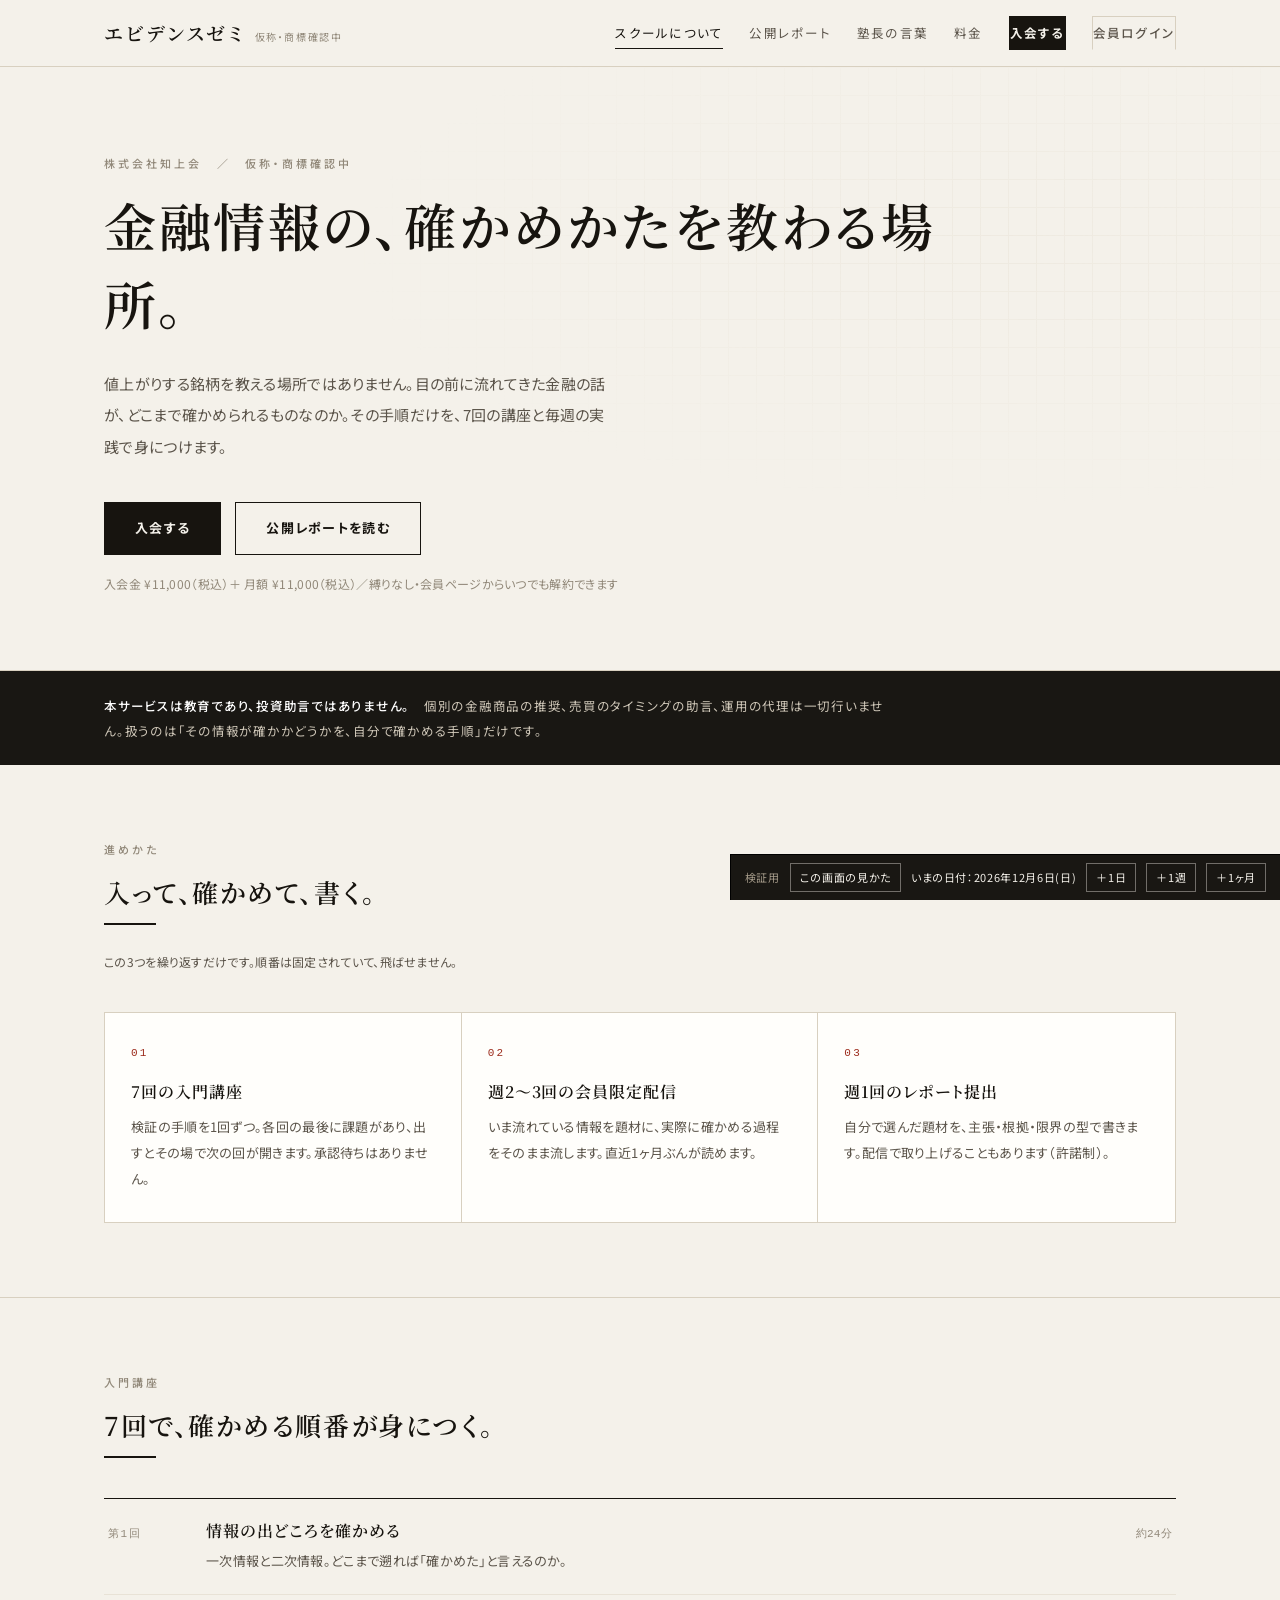
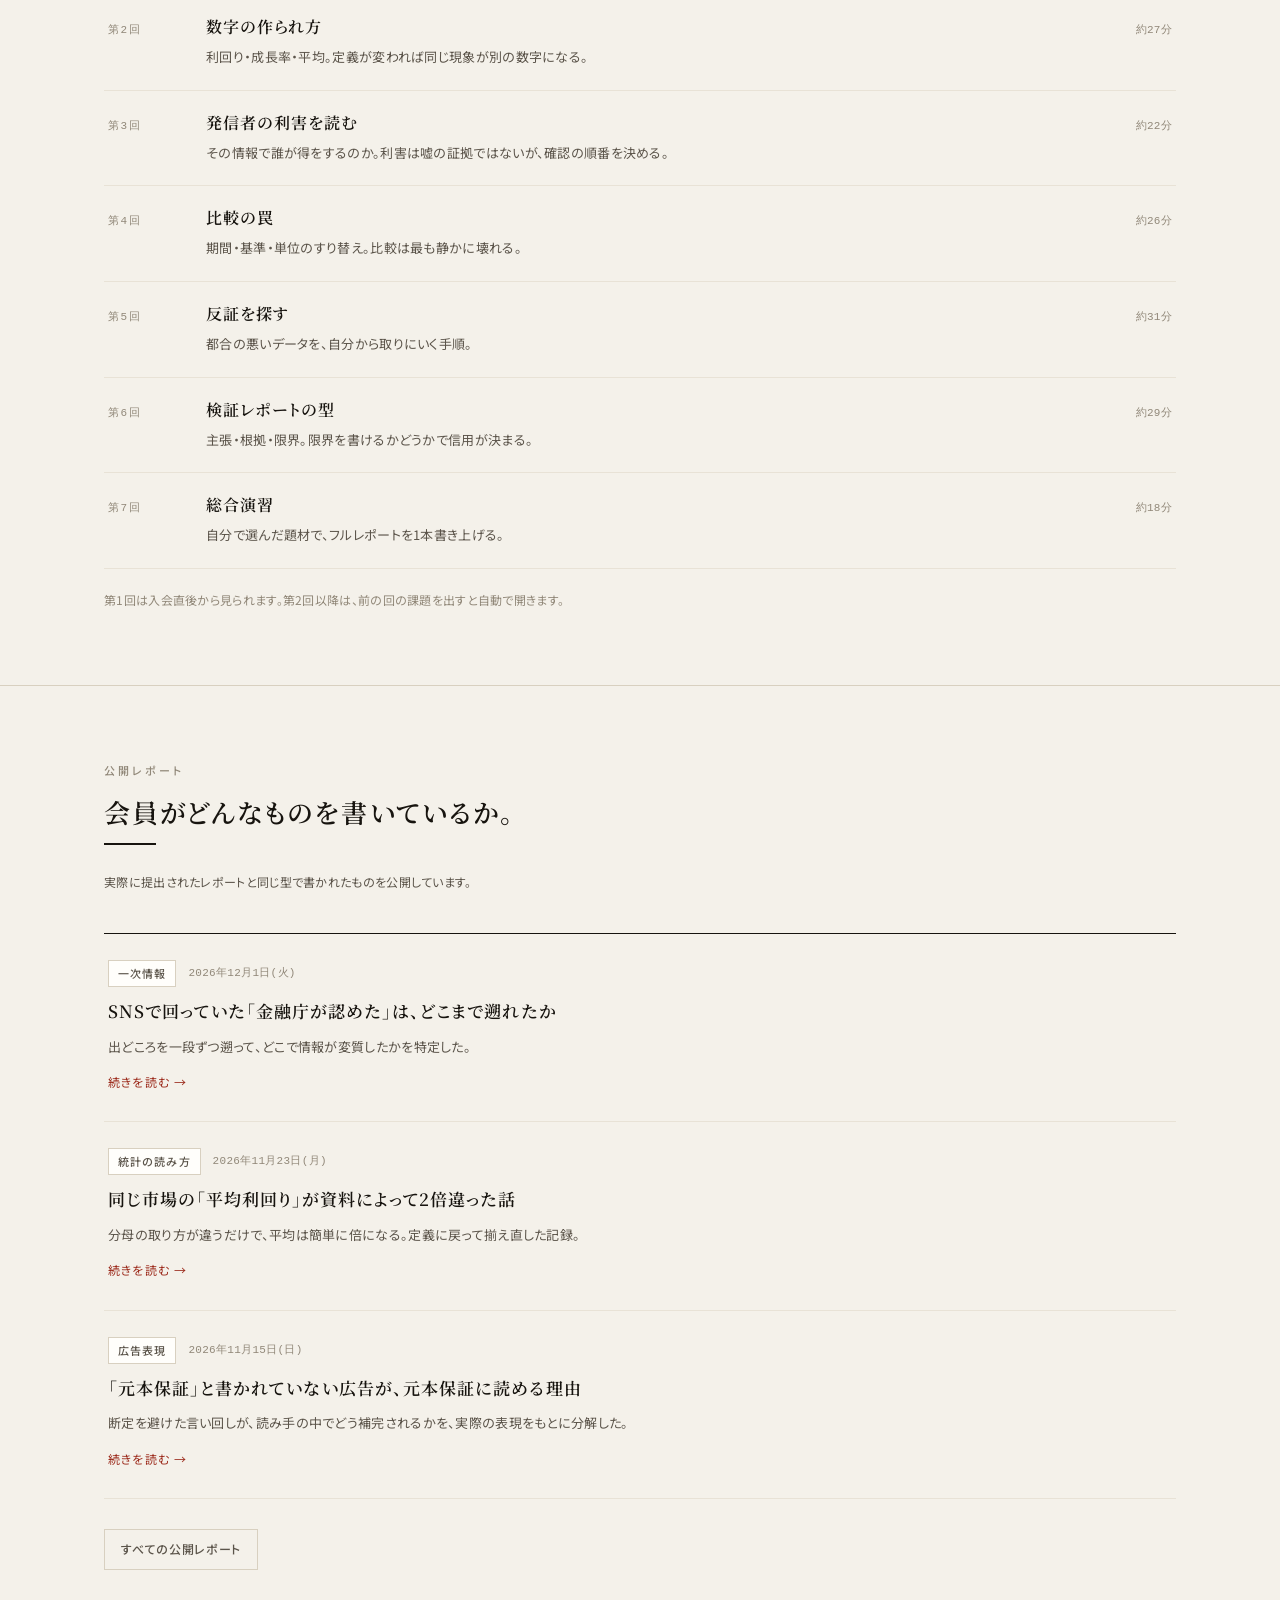
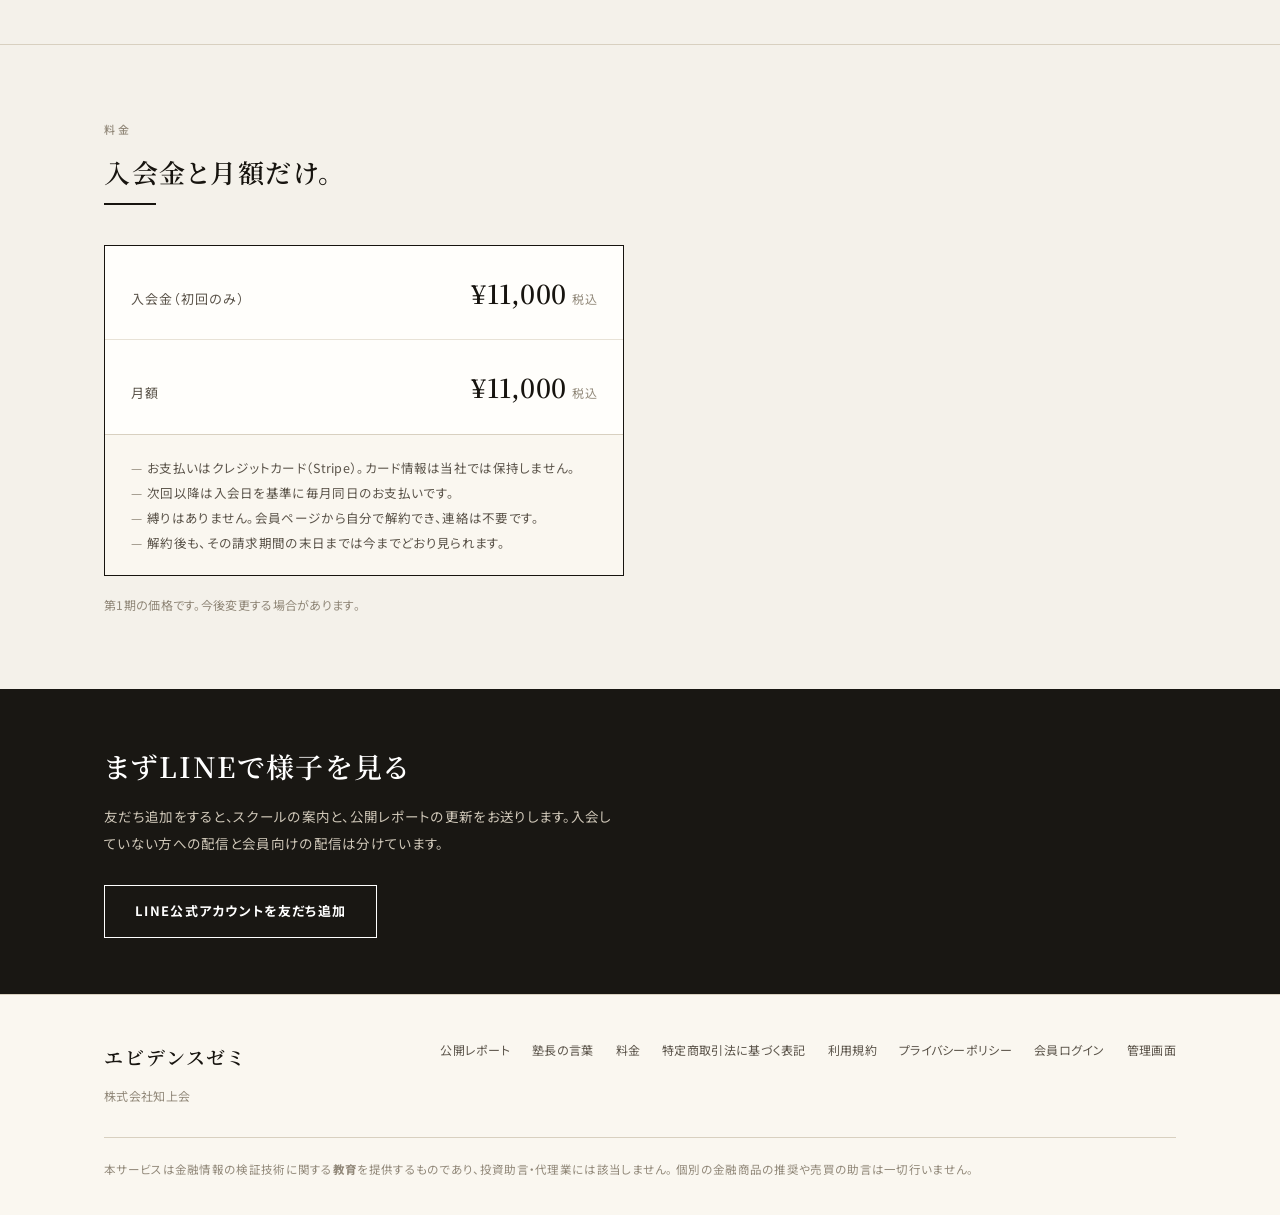
==== index.html @ 9f8062d6 "CSS/JSにキャッシュ対策の版番号を付け、bump.sh を追加 GitHub Pages が静的ファイルを10分キャッシュするため、更新を push しても 先方の画面で新旧のファイルが混ざること" ====
<!doctype html>
<html lang="ja">
<head>
<meta charset="utf-8">
<meta name="viewport" content="width=device-width,initial-scale=1">
<title>エビデンスゼミ｜金融情報の、確かめかたを教わる場所。</title>
<meta name="description" content="金融情報の検証技術を教える月額制オンラインスクール。投資助言ではなく教育です。">
<meta name="robots" content="noindex,nofollow">
<link rel="stylesheet" href="assets/css/tokens.css?v=202608251137">
<link rel="stylesheet" href="assets/css/site.css?v=202608251137">
</head>
<body>

<header class="site-head">
  <div class="wrap">
    <a class="brand" href="#/">
      <span class="bn" data-bind="siteName">エビデンスゼミ</span>
      <span class="bs" data-bind="siteNameNote">仮称</span>
    </a>
    <nav class="site-nav" id="nav">
      <a href="#/">スクールについて</a>
      <a href="#/reports">公開レポート</a>
      <a href="#/story">塾長の言葉</a>
      <a href="#/price">料金</a>
      <a href="#/join" class="btn btn-fill btn-s" style="color:var(--ink-inv)">入会する</a>
      <a href="member.html" class="btn btn-ghost btn-s">会員ログイン</a>
    </nav>
    <button class="nav-toggle" id="navToggle">メニュー</button>
  </div>
</header>

<main id="view"></main>

<footer class="site-foot">
  <div class="wrap">
    <div class="foot-grid">
      <div>
        <div class="brand" style="margin-bottom:10px">
          <span class="bn" data-bind="siteName">エビデンスゼミ</span>
        </div>
        <p class="small muted" data-bind="company">株式会社知上会</p>
      </div>
      <nav class="foot-links">
        <a href="#/reports">公開レポート</a>
        <a href="#/story">塾長の言葉</a>
        <a href="#/price">料金</a>
        <a href="#/tokushoho">特定商取引法に基づく表記</a>
        <a href="#/terms">利用規約</a>
        <a href="#/privacy">プライバシーポリシー</a>
        <a href="member.html">会員ログイン</a>
        <a href="admin.html">管理画面</a>
      </nav>
    </div>
    <p class="foot-note">
      本サービスは金融情報の検証技術に関する<strong>教育</strong>を提供するものであり、投資助言・代理業には該当しません。
      個別の金融商品の推奨や売買の助言は一切行いません。
    </p>
  </div>
</footer>

<script src="assets/js/data.js?v=202608251137"></script>
<script src="assets/js/store.js?v=202608251137"></script>
<script src="assets/js/domain.js?v=202608251137"></script>
<script src="assets/js/ui.js?v=202608251137"></script>
<script src="assets/js/demo.js?v=202608251137"></script>
<script src="assets/js/site.js?v=202608251137"></script>
</body>
</html>
---- assets/css/tokens.css ----
/* ============================================================
   エビデンスゼミ ─ 共通トークン
   紙・墨・朱。角丸なし。色は足さずコントラストと余白で解く。
   ============================================================ */
@import url('https://fonts.googleapis.com/css2?family=Noto+Sans+JP:wght@400;500;700&family=Noto+Serif+JP:wght@500;600;700&display=swap');

:root{
  /* 面 */
  --paper:#f4f1ea;
  --card:#fffefb;
  --card-2:#faf7f0;
  --ink-plate:#191713;

  /* 文字 */
  --ink:#17140f;
  --ink-2:#5b544a;
  --ink-3:#918879;
  --ink-inv:#f4f1ea;

  /* 罫 */
  --rule:#d8d0c0;
  --rule-strong:#17140f;
  --rule-faint:#e8e2d6;

  /* 朱（落款）── 注意・限定・締切だけに使う */
  --seal:#9c2b1c;
  --seal-2:#c4634f;
  --seal-bg:#f6e7e3;

  /* 藍 ── 進行中・解錠済みの標 */
  --indigo:#1f3a4d;
  --indigo-bg:#e6ecf0;

  --ok:#2f5d3a;
  --ok-bg:#e6efe7;
  --warn:#7a5a12;
  --warn-bg:#f6efdc;

  --sans:'Noto Sans JP',-apple-system,BlinkMacSystemFont,'Hiragino Sans','Yu Gothic',sans-serif;
  --serif:'Noto Serif JP','Hiragino Mincho ProN','Yu Mincho',serif;
  --mono:ui-monospace,SFMono-Regular,'SF Mono',Menlo,monospace;

  --w:1120px;
  --w-narrow:760px;
}

*{box-sizing:border-box;margin:0;padding:0}
html{-webkit-text-size-adjust:100%}
body{
  font-family:var(--sans);
  background:var(--paper);
  color:var(--ink);
  font-size:15px;
  line-height:1.9;
  letter-spacing:.02em;
  font-feature-settings:'palt' 1;
}
img{max-width:100%;display:block}
a{color:inherit}
button,input,select,textarea{font:inherit;color:inherit;letter-spacing:inherit}
table{border-collapse:collapse;width:100%}

/* ---------- 見出し ---------- */
h1,h2,h3,h4{font-family:var(--serif);font-weight:600;line-height:1.5;letter-spacing:.06em}
.ttl-l{font-size:clamp(26px,4.2vw,40px)}
.ttl-m{font-size:clamp(20px,2.6vw,26px)}
.ttl-s{font-size:17px}
.bar-ttl{padding-bottom:14px;position:relative;margin-bottom:26px}
.bar-ttl::after{content:'';position:absolute;left:0;bottom:0;width:52px;height:2px;background:var(--ink)}
.eyebrow{font-size:11px;letter-spacing:.28em;color:var(--ink-3);font-weight:500;display:block;margin-bottom:12px}

/* ---------- 区切り ---------- */
.rule{height:1px;background:var(--rule);border:0}
.rule-strong{height:1px;background:var(--rule-strong);border:0}

/* ---------- 面 ---------- */
.card{background:var(--card);border:1px solid var(--rule);padding:26px}
.card-flat{background:var(--card-2);border:1px solid var(--rule-faint);padding:20px}

/* ---------- ボタン ---------- */
.btn{
  display:inline-flex;align-items:center;justify-content:center;gap:8px;
  border:1px solid var(--ink);background:transparent;color:var(--ink);
  padding:13px 30px;font-size:13px;font-weight:700;letter-spacing:.1em;
  cursor:pointer;border-radius:0;transition:background .15s,color .15s;
  text-decoration:none;white-space:nowrap;
}
.btn:hover{background:var(--ink);color:var(--ink-inv)}
.btn-fill{background:var(--ink);color:var(--ink-inv)}
.btn-fill:hover{background:#3a342b}
.btn-seal{border-color:var(--seal);color:var(--seal)}
.btn-seal:hover{background:var(--seal);color:#fff}
.btn-s{padding:8px 16px;font-size:12px;letter-spacing:.06em}
.btn-xs{padding:5px 11px;font-size:11px;letter-spacing:.04em;font-weight:500}
.btn:disabled{opacity:.32;cursor:not-allowed}
.btn:disabled:hover{background:transparent;color:var(--ink)}
.btn-ghost{border-color:var(--rule);color:var(--ink-2);font-weight:500}
.btn-ghost:hover{background:var(--ink);color:var(--ink-inv);border-color:var(--ink)}

/* ---------- 標（バッジ） ---------- */
.tag{
  display:inline-block;font-size:11px;letter-spacing:.1em;font-weight:500;
  padding:3px 9px;border:1px solid var(--rule);color:var(--ink-2);background:var(--card);
  white-space:nowrap;line-height:1.7;
}
.tag-seal{border-color:var(--seal);color:var(--seal);background:var(--seal-bg)}
.tag-indigo{border-color:var(--indigo);color:var(--indigo);background:var(--indigo-bg)}
.tag-ok{border-color:var(--ok);color:var(--ok);background:var(--ok-bg)}
.tag-warn{border-color:var(--warn);color:var(--warn);background:var(--warn-bg)}
.tag-dim{color:var(--ink-3);border-style:dashed}

/* ---------- 入力 ---------- */
.field{display:block;margin-bottom:18px}
.field > .lbl{display:block;font-size:12px;letter-spacing:.12em;color:var(--ink-2);margin-bottom:7px;font-weight:500}
.field .hint{font-size:12px;color:var(--ink-3);line-height:1.7;margin-top:6px}
input[type=text],input[type=email],input[type=number],input[type=password],
input[type=date],input[type=datetime-local],select,textarea{
  width:100%;background:var(--card);border:1px solid var(--rule);
  padding:11px 13px;font-size:14px;border-radius:0;outline:none;
}
input:focus,select:focus,textarea:focus{border-color:var(--ink)}
textarea{line-height:1.9;resize:vertical;min-height:120px}
.check{display:flex;gap:10px;align-items:flex-start;cursor:pointer;font-size:13px;line-height:1.8}
.check input{margin-top:5px;flex:0 0 auto;accent-color:var(--ink)}

/* ---------- 表 ---------- */
.tbl{font-size:13px;background:var(--card)}
.tbl th{
  text-align:left;font-weight:500;font-size:11px;letter-spacing:.12em;color:var(--ink-2);
  padding:10px 12px;border-bottom:1px solid var(--rule-strong);white-space:nowrap;
}
.tbl td{padding:11px 12px;border-bottom:1px solid var(--rule-faint);vertical-align:middle}
.tbl tbody tr:hover{background:var(--card-2)}
.tbl .num{font-variant-numeric:tabular-nums;text-align:right;font-family:var(--mono);font-size:12px}

/* ---------- 汎用 ---------- */
.muted{color:var(--ink-3)}
.small{font-size:12px;line-height:1.8}
.mono{font-family:var(--mono);font-variant-numeric:tabular-nums}
.row{display:flex;gap:12px;align-items:center;flex-wrap:wrap}
.row-between{display:flex;gap:12px;align-items:center;justify-content:space-between;flex-wrap:wrap}
.stack-s > * + *{margin-top:10px}
.stack > * + *{margin-top:20px}
.stack-l > * + *{margin-top:40px}
.wrap{max-width:var(--w);margin:0 auto;padding:0 24px}
.wrap-narrow{max-width:var(--w-narrow);margin:0 auto;padding:0 24px}
.center{text-align:center}
.grid-2{display:grid;grid-template-columns:repeat(auto-fit,minmax(280px,1fr));gap:20px}
.grid-3{display:grid;grid-template-columns:repeat(auto-fit,minmax(240px,1fr));gap:20px}
.hidden{display:none !important}

/* ---------- 通知トースト ---------- */
#toast{position:fixed;left:50%;bottom:28px;transform:translateX(-50%);z-index:200;display:flex;flex-direction:column;gap:8px;align-items:center;pointer-events:none}
.toast{background:var(--ink-plate);color:var(--ink-inv);padding:12px 22px;font-size:13px;letter-spacing:.04em;border:1px solid var(--ink-plate);max-width:90vw}
.toast.seal{background:var(--seal);border-color:var(--seal)}

/* ---------- モーダル ---------- */
.modal-bg{position:fixed;inset:0;background:rgba(23,20,15,.55);z-index:150;display:flex;align-items:center;justify-content:center;padding:20px;overflow:auto}
.modal{background:var(--card);border:1px solid var(--ink);max-width:620px;width:100%;padding:30px;max-height:88vh;overflow:auto}
.modal-wide{max-width:920px}

/* ---------- 検証用バー（本番では外す） ---------- */
#devbar{
  position:fixed;right:0;bottom:0;z-index:180;background:var(--ink-plate);color:var(--ink-inv);
  font-size:11px;letter-spacing:.06em;display:flex;align-items:center;gap:10px;padding:8px 14px;
  border-top:1px solid #000;border-left:1px solid #000;
}
#devbar button{background:transparent;border:1px solid rgba(244,241,234,.4);color:inherit;font-size:11px;padding:3px 9px;cursor:pointer}
#devbar button:hover{background:rgba(244,241,234,.15)}
#devbar .dev-lbl{color:#a49a89}

@media print{#devbar,.no-print{display:none !important}}
---- assets/css/site.css ----
/* ============================================================
   公開側（HP内に置くページ）
   ============================================================ */

/* ---------- ヘッダ ---------- */
.site-head{
  position:sticky;top:0;z-index:100;background:rgba(244,241,234,.94);
  backdrop-filter:saturate(1.2) blur(6px);border-bottom:1px solid var(--rule);
}
.site-head .wrap{display:flex;align-items:center;justify-content:space-between;height:66px;gap:20px}
.brand{display:flex;align-items:baseline;gap:10px;text-decoration:none}
.brand .bn{font-family:var(--serif);font-size:19px;font-weight:600;letter-spacing:.14em}
.brand .bs{font-size:10px;letter-spacing:.16em;color:var(--ink-3)}
.site-nav{display:flex;align-items:center;gap:26px}
.site-nav a{font-size:12.5px;letter-spacing:.1em;color:var(--ink-2);text-decoration:none;padding:4px 0;border-bottom:1px solid transparent}
.site-nav a:hover,.site-nav a.on{color:var(--ink);border-bottom-color:var(--ink)}
.nav-toggle{display:none;background:none;border:1px solid var(--rule);padding:7px 12px;font-size:12px;cursor:pointer}

/* ---------- ヒーロー ---------- */
.hero{padding:86px 0 74px;border-bottom:1px solid var(--rule);position:relative;overflow:hidden}
.hero .wrap{position:relative;z-index:2}
.hero h1{font-size:clamp(30px,5.4vw,52px);line-height:1.5;letter-spacing:.05em;max-width:16em}
.hero .sub{margin-top:26px;font-size:15px;color:var(--ink-2);max-width:34em;line-height:2.1}
.hero .acts{margin-top:40px;display:flex;gap:14px;flex-wrap:wrap;align-items:center}
.hero .note{margin-top:18px;font-size:12px;color:var(--ink-3)}
.hero-grid{
  position:absolute;inset:0;z-index:1;opacity:.5;
  background-image:linear-gradient(var(--rule-faint) 1px,transparent 1px),linear-gradient(90deg,var(--rule-faint) 1px,transparent 1px);
  background-size:28px 28px;
  -webkit-mask-image:radial-gradient(ellipse 70% 60% at 78% 30%,#000,transparent 72%);
  mask-image:radial-gradient(ellipse 70% 60% at 78% 30%,#000,transparent 72%);
}

/* ---------- セクション ---------- */
.sec{padding:74px 0;border-bottom:1px solid var(--rule)}
.sec:last-of-type{border-bottom:0}
.sec-head{margin-bottom:40px}

/* 「教育であって投資助言ではない」を明示する帯 */
.notice-band{background:var(--ink-plate);color:var(--ink-inv);padding:22px 0}
.notice-band p{font-size:12.5px;letter-spacing:.06em;line-height:2;color:#cfc7b8;max-width:64em}
.notice-band strong{color:#fff;font-weight:500}

/* ---------- 手順（3ステップ） ---------- */
.steps{counter-reset:st;display:grid;grid-template-columns:repeat(auto-fit,minmax(230px,1fr));gap:0;border:1px solid var(--rule);background:var(--card)}
.step{padding:30px 26px;border-right:1px solid var(--rule)}
.step:last-child{border-right:0}
.step::before{
  counter-increment:st;content:counter(st,decimal-leading-zero);
  font-family:var(--mono);font-size:11px;letter-spacing:.2em;color:var(--seal);display:block;margin-bottom:16px
}
.step h3{font-size:16px;margin-bottom:10px}
.step p{font-size:13px;color:var(--ink-2);line-height:2}

/* ---------- カリキュラム ---------- */
.curriculum{border-top:1px solid var(--rule-strong)}
.cur-row{display:grid;grid-template-columns:78px 1fr auto;gap:20px;align-items:baseline;padding:20px 4px;border-bottom:1px solid var(--rule-faint)}
.cur-row .no{font-family:var(--mono);font-size:11px;letter-spacing:.14em;color:var(--ink-3)}
.cur-row h3{font-size:16px;margin-bottom:6px}
.cur-row p{font-size:13px;color:var(--ink-2);line-height:1.9}
.cur-row .len{font-family:var(--mono);font-size:11px;color:var(--ink-3);white-space:nowrap}

/* ---------- 公開レポート ---------- */
.rep-list{border-top:1px solid var(--rule-strong)}
.rep-item{display:block;padding:26px 4px;border-bottom:1px solid var(--rule-faint);text-decoration:none;transition:background .15s}
.rep-item:hover{background:var(--card)}
.rep-item .meta{display:flex;gap:12px;align-items:center;margin-bottom:10px}
.rep-item .dt{font-family:var(--mono);font-size:11px;color:var(--ink-3)}
.rep-item h3{font-size:17px;line-height:1.7;margin-bottom:8px}
.rep-item p{font-size:13px;color:var(--ink-2);line-height:1.95;max-width:52em}
.rep-item .more{font-size:12px;color:var(--seal);letter-spacing:.1em;margin-top:12px;display:inline-block}

/* ---------- 料金 ---------- */
.price-box{border:1px solid var(--rule-strong);background:var(--card);padding:0;max-width:520px}
.price-row{display:flex;justify-content:space-between;align-items:baseline;padding:22px 26px;border-bottom:1px solid var(--rule-faint)}
.price-row:last-of-type{border-bottom:0}
.price-row .k{font-size:13px;color:var(--ink-2);letter-spacing:.08em}
.price-row .v{font-family:var(--serif);font-size:26px;font-weight:600}
.price-row .v small{font-size:12px;font-family:var(--sans);color:var(--ink-3);margin-left:6px;font-weight:400}
.price-foot{background:var(--card-2);padding:20px 26px;border-top:1px solid var(--rule)}
.price-foot li{list-style:none;font-size:12.5px;color:var(--ink-2);line-height:2;padding-left:16px;position:relative}
.price-foot li::before{content:'—';position:absolute;left:0;color:var(--ink-3)}

/* ---------- 塾長の言葉 ---------- */
.story p{font-size:15px;line-height:2.3;color:var(--ink);margin-bottom:26px;max-width:38em}
.story .sig{margin-top:40px;font-family:var(--serif);font-size:15px;letter-spacing:.14em}

/* ---------- 法定表記 ---------- */
.legal-tbl th{width:12em;background:var(--card-2);font-weight:500;vertical-align:top}
.legal-tbl td,.legal-tbl th{border:1px solid var(--rule);padding:13px 16px;font-size:13px;line-height:1.9;text-align:left}
.legal-art{margin-bottom:26px}
.legal-art h3{font-size:14px;margin-bottom:8px}
.legal-art p{font-size:13px;color:var(--ink-2);line-height:2}

/* ---------- 申込 ---------- */
.signup-grid{display:grid;grid-template-columns:1.15fr .85fr;gap:0;border:1px solid var(--rule-strong);background:var(--card)}
.signup-form{padding:34px}
.signup-side{padding:34px;background:var(--card-2);border-left:1px solid var(--rule)}
.bill-line{display:flex;justify-content:space-between;font-size:13px;padding:9px 0;border-bottom:1px dashed var(--rule)}
.bill-total{display:flex;justify-content:space-between;align-items:baseline;padding:16px 0 0;font-family:var(--serif);font-size:20px;font-weight:600}
.bill-note{font-size:11.5px;color:var(--ink-3);line-height:1.9;margin-top:14px}

/* ---------- LINE導線 ---------- */
.line-cta{background:var(--ink-plate);color:var(--ink-inv);padding:56px 0}
.line-cta h2{color:#fff;font-size:clamp(20px,3vw,28px);margin-bottom:16px}
.line-cta p{color:#cfc7b8;font-size:13.5px;line-height:2;max-width:38em;margin-bottom:28px}
.line-cta .btn{border-color:#fff;color:#fff}
.line-cta .btn:hover{background:#fff;color:var(--ink)}

/* ---------- フッタ ---------- */
.site-foot{background:var(--card-2);border-top:1px solid var(--rule);padding:44px 0 34px}
.foot-grid{display:flex;justify-content:space-between;gap:30px;flex-wrap:wrap;margin-bottom:30px}
.foot-links{display:flex;gap:22px;flex-wrap:wrap}
.foot-links a{font-size:12px;color:var(--ink-2);text-decoration:none}
.foot-links a:hover{color:var(--ink);text-decoration:underline}
.foot-note{font-size:11.5px;color:var(--ink-3);line-height:2;border-top:1px solid var(--rule);padding-top:20px}

@media (max-width:820px){
  .site-nav{position:fixed;inset:66px 0 auto 0;background:var(--paper);border-bottom:1px solid var(--rule);flex-direction:column;align-items:stretch;gap:0;padding:8px 24px 18px;display:none}
  .site-nav.open{display:flex}
  .site-nav a{padding:12px 0;border-bottom:1px solid var(--rule-faint)}
  .nav-toggle{display:block}
  .step{border-right:0;border-bottom:1px solid var(--rule)}
  .cur-row{grid-template-columns:60px 1fr;gap:12px}
  .cur-row .len{grid-column:2}
  .signup-grid{grid-template-columns:1fr}
  .signup-side{border-left:0;border-top:1px solid var(--rule)}
}
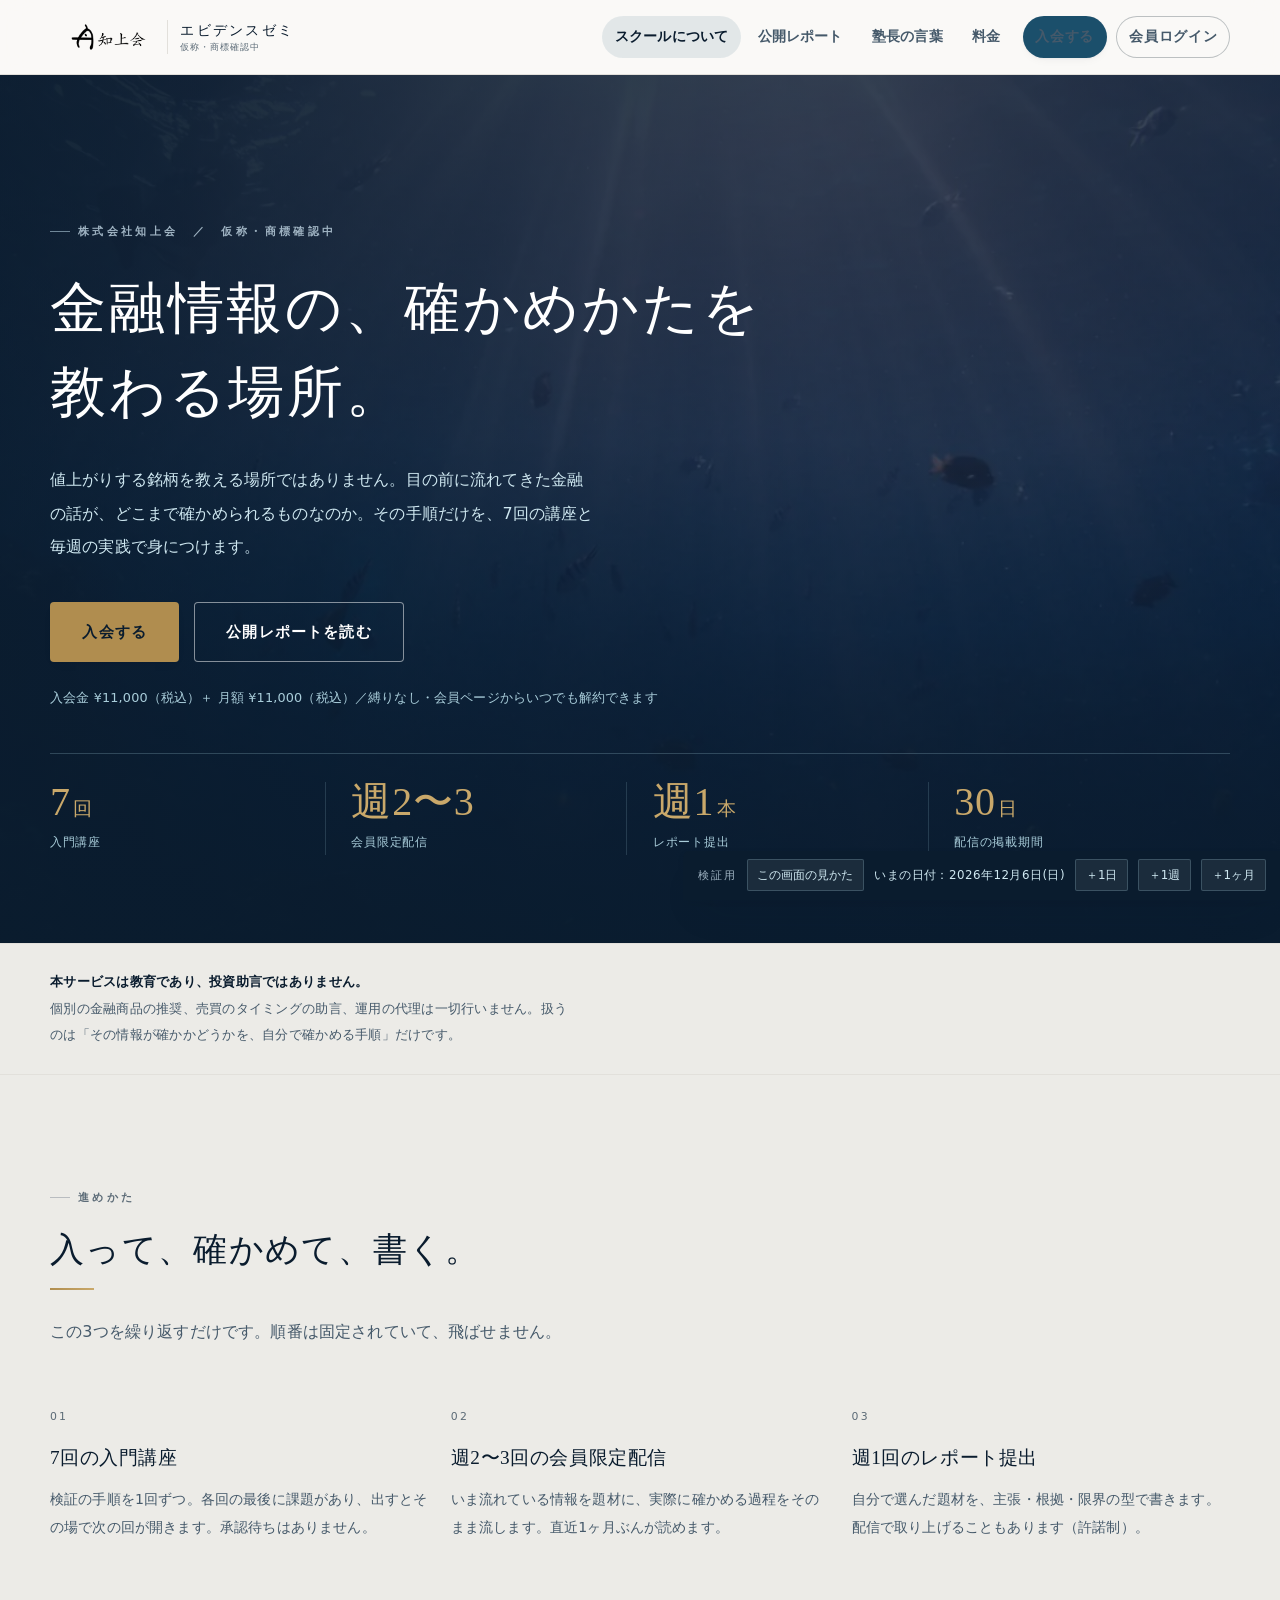
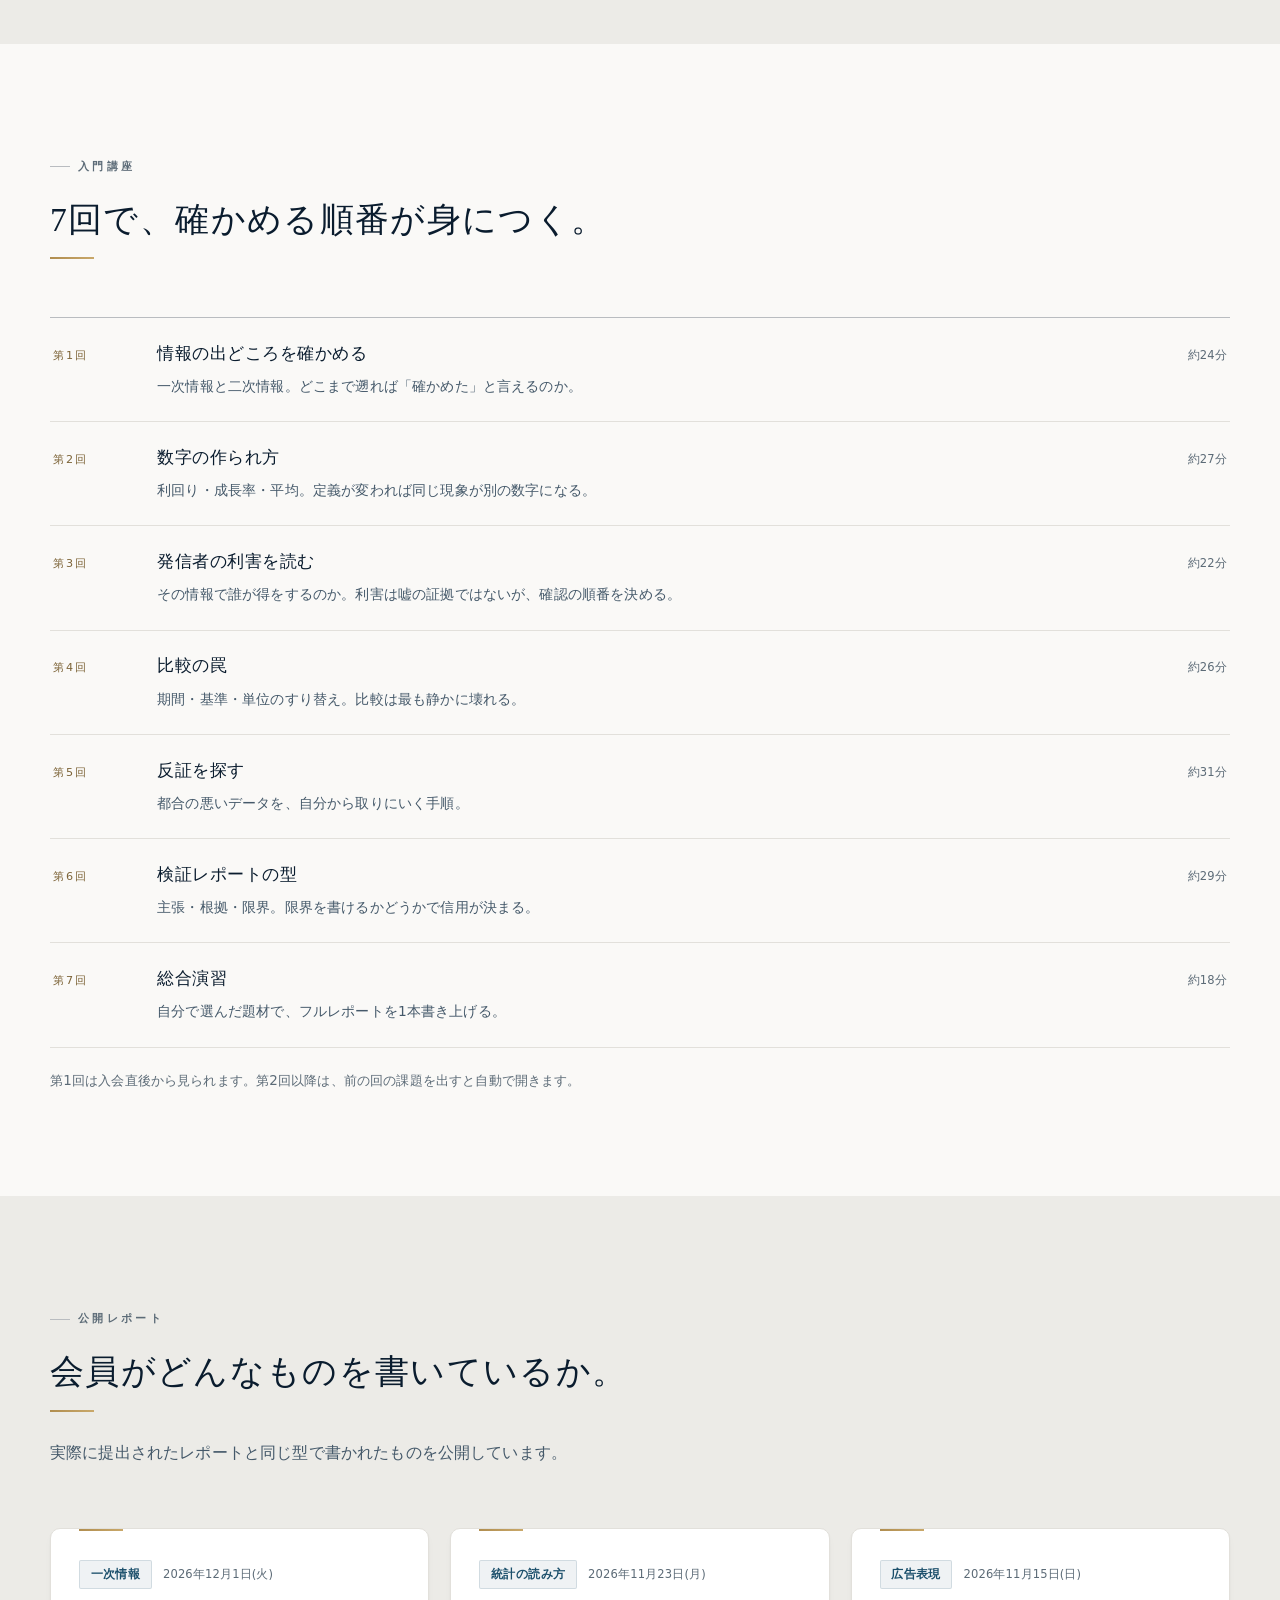
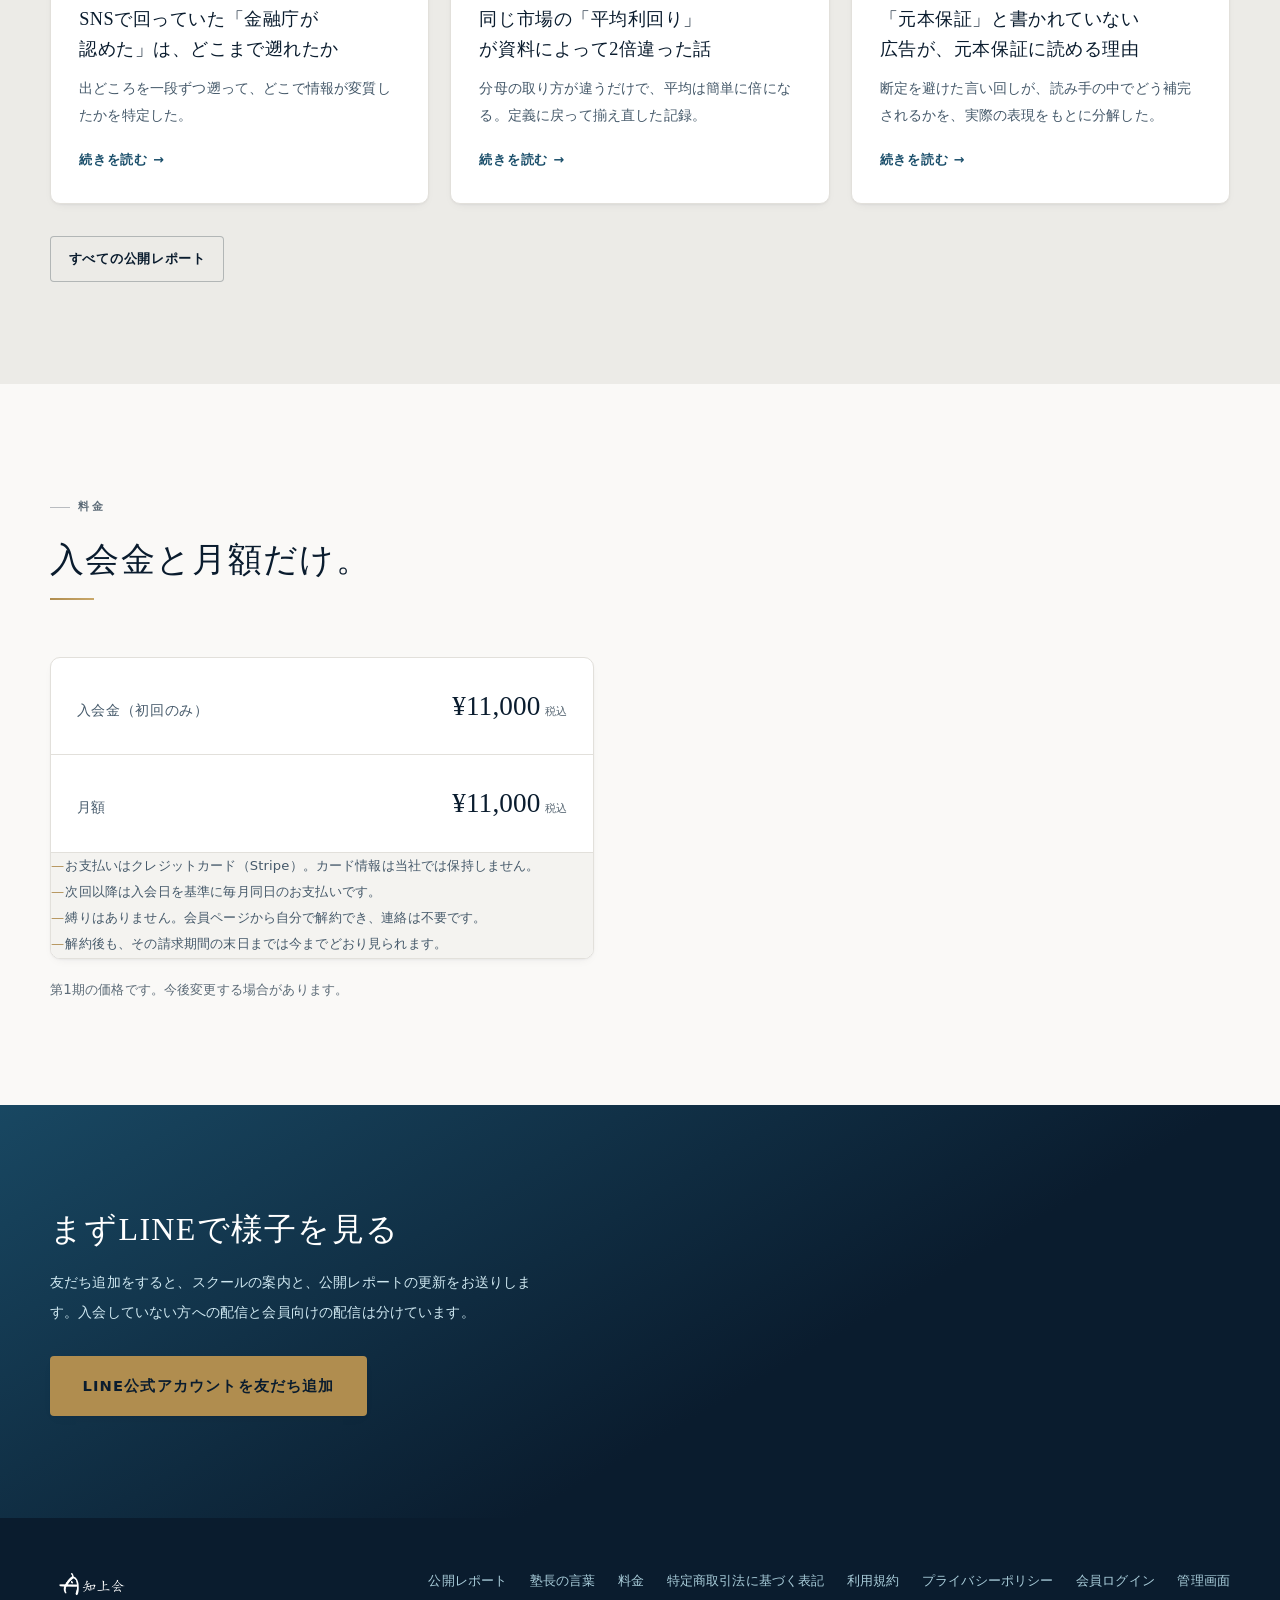
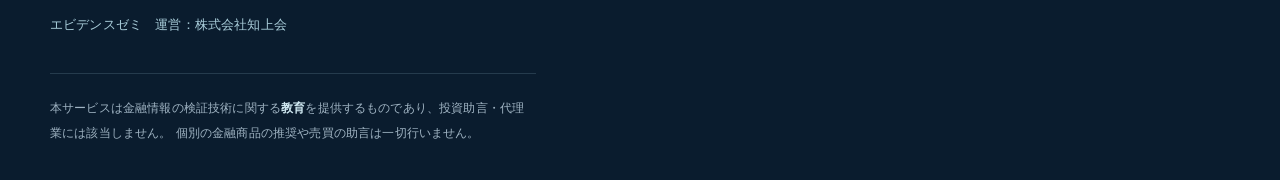
==== commit 837e4bb5: "知上会コーポレートサイトと同じデザイン体系に揃えた 運営会社が同じなので、chijokai-site の設計をそのまま持ってきた。 色・角丸・影・書体・ボタンの役割分担・カードの形はあちらから写し、 " ====
--- a/index.html
+++ b/index.html
@@ -4,25 +4,30 @@
 <meta charset="utf-8">
 <meta name="viewport" content="width=device-width,initial-scale=1">
 <title>エビデンスゼミ｜金融情報の、確かめかたを教わる場所。</title>
-<meta name="description" content="金融情報の検証技術を教える月額制オンラインスクール。投資助言ではなく教育です。">
+<meta name="description" content="金融情報の検証技術を教える月額制オンラインスクール。投資助言ではなく教育です。運営：株式会社知上会">
 <meta name="robots" content="noindex,nofollow">
-<link rel="stylesheet" href="assets/css/tokens.css?v=202608251137">
-<link rel="stylesheet" href="assets/css/site.css?v=202608251137">
+<link rel="icon" href="assets/img/favicon.png">
+<link rel="apple-touch-icon" href="assets/img/apple-touch-icon.png">
+<link rel="stylesheet" href="assets/css/tokens.css?v=202608251152">
+<link rel="stylesheet" href="assets/css/site.css?v=202608251152">
 </head>
 <body>
 
 <header class="site-head">
   <div class="wrap">
     <a class="brand" href="#/">
-      <span class="bn" data-bind="siteName">エビデンスゼミ</span>
-      <span class="bs" data-bind="siteNameNote">仮称</span>
+      <picture>
+        <source srcset="assets/img/logo-full.webp" type="image/webp">
+        <img class="brand__logo" src="assets/img/logo-full.png" alt="株式会社知上会" width="600" height="215">
+      </picture>
+      <span class="brand__sub"><span data-bind="siteName">エビデンスゼミ</span><small data-bind="siteNameNote">仮称・商標確認中</small></span>
     </a>
     <nav class="site-nav" id="nav">
       <a href="#/">スクールについて</a>
       <a href="#/reports">公開レポート</a>
       <a href="#/story">塾長の言葉</a>
       <a href="#/price">料金</a>
-      <a href="#/join" class="btn btn-fill btn-s" style="color:var(--ink-inv)">入会する</a>
+      <a href="#/join" class="btn btn-sea btn-s">入会する</a>
       <a href="member.html" class="btn btn-ghost btn-s">会員ログイン</a>
     </nav>
     <button class="nav-toggle" id="navToggle">メニュー</button>
@@ -35,10 +40,13 @@
   <div class="wrap">
     <div class="foot-grid">
       <div>
-        <div class="brand" style="margin-bottom:10px">
-          <span class="bn" data-bind="siteName">エビデンスゼミ</span>
-        </div>
-        <p class="small muted" data-bind="company">株式会社知上会</p>
+        <picture>
+          <source srcset="assets/img/logo-full.webp" type="image/webp">
+          <img class="brand__logo" src="assets/img/logo-full.png" alt="株式会社知上会" width="600" height="215" style="height:30px;width:auto;margin-bottom:.8rem">
+        </picture>
+        <p class="small" style="color:var(--on-deep-muted)">
+          <span data-bind="siteName">エビデンスゼミ</span>　運営：<span data-bind="company">株式会社知上会</span>
+        </p>
       </div>
       <nav class="foot-links">
         <a href="#/reports">公開レポート</a>
@@ -58,11 +66,11 @@
   </div>
 </footer>
 
-<script src="assets/js/data.js?v=202608251137"></script>
-<script src="assets/js/store.js?v=202608251137"></script>
-<script src="assets/js/domain.js?v=202608251137"></script>
-<script src="assets/js/ui.js?v=202608251137"></script>
-<script src="assets/js/demo.js?v=202608251137"></script>
-<script src="assets/js/site.js?v=202608251137"></script>
+<script src="assets/js/data.js?v=202608251152"></script>
+<script src="assets/js/store.js?v=202608251152"></script>
+<script src="assets/js/domain.js?v=202608251152"></script>
+<script src="assets/js/ui.js?v=202608251152"></script>
+<script src="assets/js/demo.js?v=202608251152"></script>
+<script src="assets/js/site.js?v=202608251152"></script>
 </body>
 </html>
--- a/assets/css/tokens.css
+++ b/assets/css/tokens.css
@@ -1,172 +1,333 @@
-/* ============================================================
-   エビデンスゼミ ─ 共通トークン
-   紙・墨・朱。角丸なし。色は足さずコントラストと余白で解く。
-   ============================================================ */
-@import url('https://fonts.googleapis.com/css2?family=Noto+Sans+JP:wght@400;500;700&family=Noto+Serif+JP:wght@500;600;700&display=swap');
-
-:root{
-  /* 面 */
-  --paper:#f4f1ea;
-  --card:#fffefb;
-  --card-2:#faf7f0;
-  --ink-plate:#191713;
-
-  /* 文字 */
-  --ink:#17140f;
-  --ink-2:#5b544a;
-  --ink-3:#918879;
-  --ink-inv:#f4f1ea;
-
-  /* 罫 */
-  --rule:#d8d0c0;
-  --rule-strong:#17140f;
-  --rule-faint:#e8e2d6;
-
-  /* 朱（落款）── 注意・限定・締切だけに使う */
-  --seal:#9c2b1c;
-  --seal-2:#c4634f;
-  --seal-bg:#f6e7e3;
-
-  /* 藍 ── 進行中・解錠済みの標 */
-  --indigo:#1f3a4d;
-  --indigo-bg:#e6ecf0;
-
-  --ok:#2f5d3a;
-  --ok-bg:#e6efe7;
-  --warn:#7a5a12;
-  --warn-bg:#f6efdc;
-
-  --sans:'Noto Sans JP',-apple-system,BlinkMacSystemFont,'Hiragino Sans','Yu Gothic',sans-serif;
-  --serif:'Noto Serif JP','Hiragino Mincho ProN','Yu Mincho',serif;
-  --mono:ui-monospace,SFMono-Regular,'SF Mono',Menlo,monospace;
-
-  --w:1120px;
-  --w-narrow:760px;
-}
-
-*{box-sizing:border-box;margin:0;padding:0}
-html{-webkit-text-size-adjust:100%}
-body{
-  font-family:var(--sans);
-  background:var(--paper);
-  color:var(--ink);
-  font-size:15px;
-  line-height:1.9;
-  letter-spacing:.02em;
-  font-feature-settings:'palt' 1;
-}
-img{max-width:100%;display:block}
-a{color:inherit}
-button,input,select,textarea{font:inherit;color:inherit;letter-spacing:inherit}
-table{border-collapse:collapse;width:100%}
-
-/* ---------- 見出し ---------- */
-h1,h2,h3,h4{font-family:var(--serif);font-weight:600;line-height:1.5;letter-spacing:.06em}
-.ttl-l{font-size:clamp(26px,4.2vw,40px)}
-.ttl-m{font-size:clamp(20px,2.6vw,26px)}
-.ttl-s{font-size:17px}
-.bar-ttl{padding-bottom:14px;position:relative;margin-bottom:26px}
-.bar-ttl::after{content:'';position:absolute;left:0;bottom:0;width:52px;height:2px;background:var(--ink)}
-.eyebrow{font-size:11px;letter-spacing:.28em;color:var(--ink-3);font-weight:500;display:block;margin-bottom:12px}
-
-/* ---------- 区切り ---------- */
-.rule{height:1px;background:var(--rule);border:0}
-.rule-strong{height:1px;background:var(--rule-strong);border:0}
-
-/* ---------- 面 ---------- */
-.card{background:var(--card);border:1px solid var(--rule);padding:26px}
-.card-flat{background:var(--card-2);border:1px solid var(--rule-faint);padding:20px}
-
-/* ---------- ボタン ---------- */
-.btn{
-  display:inline-flex;align-items:center;justify-content:center;gap:8px;
-  border:1px solid var(--ink);background:transparent;color:var(--ink);
-  padding:13px 30px;font-size:13px;font-weight:700;letter-spacing:.1em;
-  cursor:pointer;border-radius:0;transition:background .15s,color .15s;
-  text-decoration:none;white-space:nowrap;
-}
-.btn:hover{background:var(--ink);color:var(--ink-inv)}
-.btn-fill{background:var(--ink);color:var(--ink-inv)}
-.btn-fill:hover{background:#3a342b}
-.btn-seal{border-color:var(--seal);color:var(--seal)}
-.btn-seal:hover{background:var(--seal);color:#fff}
-.btn-s{padding:8px 16px;font-size:12px;letter-spacing:.06em}
-.btn-xs{padding:5px 11px;font-size:11px;letter-spacing:.04em;font-weight:500}
-.btn:disabled{opacity:.32;cursor:not-allowed}
-.btn:disabled:hover{background:transparent;color:var(--ink)}
-.btn-ghost{border-color:var(--rule);color:var(--ink-2);font-weight:500}
-.btn-ghost:hover{background:var(--ink);color:var(--ink-inv);border-color:var(--ink)}
-
-/* ---------- 標（バッジ） ---------- */
-.tag{
-  display:inline-block;font-size:11px;letter-spacing:.1em;font-weight:500;
-  padding:3px 9px;border:1px solid var(--rule);color:var(--ink-2);background:var(--card);
-  white-space:nowrap;line-height:1.7;
-}
-.tag-seal{border-color:var(--seal);color:var(--seal);background:var(--seal-bg)}
-.tag-indigo{border-color:var(--indigo);color:var(--indigo);background:var(--indigo-bg)}
-.tag-ok{border-color:var(--ok);color:var(--ok);background:var(--ok-bg)}
-.tag-warn{border-color:var(--warn);color:var(--warn);background:var(--warn-bg)}
-.tag-dim{color:var(--ink-3);border-style:dashed}
-
-/* ---------- 入力 ---------- */
-.field{display:block;margin-bottom:18px}
-.field > .lbl{display:block;font-size:12px;letter-spacing:.12em;color:var(--ink-2);margin-bottom:7px;font-weight:500}
-.field .hint{font-size:12px;color:var(--ink-3);line-height:1.7;margin-top:6px}
-input[type=text],input[type=email],input[type=number],input[type=password],
-input[type=date],input[type=datetime-local],select,textarea{
-  width:100%;background:var(--card);border:1px solid var(--rule);
-  padding:11px 13px;font-size:14px;border-radius:0;outline:none;
-}
-input:focus,select:focus,textarea:focus{border-color:var(--ink)}
-textarea{line-height:1.9;resize:vertical;min-height:120px}
-.check{display:flex;gap:10px;align-items:flex-start;cursor:pointer;font-size:13px;line-height:1.8}
-.check input{margin-top:5px;flex:0 0 auto;accent-color:var(--ink)}
-
-/* ---------- 表 ---------- */
-.tbl{font-size:13px;background:var(--card)}
-.tbl th{
-  text-align:left;font-weight:500;font-size:11px;letter-spacing:.12em;color:var(--ink-2);
-  padding:10px 12px;border-bottom:1px solid var(--rule-strong);white-space:nowrap;
-}
-.tbl td{padding:11px 12px;border-bottom:1px solid var(--rule-faint);vertical-align:middle}
-.tbl tbody tr:hover{background:var(--card-2)}
-.tbl .num{font-variant-numeric:tabular-nums;text-align:right;font-family:var(--mono);font-size:12px}
-
-/* ---------- 汎用 ---------- */
-.muted{color:var(--ink-3)}
-.small{font-size:12px;line-height:1.8}
-.mono{font-family:var(--mono);font-variant-numeric:tabular-nums}
-.row{display:flex;gap:12px;align-items:center;flex-wrap:wrap}
-.row-between{display:flex;gap:12px;align-items:center;justify-content:space-between;flex-wrap:wrap}
-.stack-s > * + *{margin-top:10px}
-.stack > * + *{margin-top:20px}
-.stack-l > * + *{margin-top:40px}
-.wrap{max-width:var(--w);margin:0 auto;padding:0 24px}
-.wrap-narrow{max-width:var(--w-narrow);margin:0 auto;padding:0 24px}
-.center{text-align:center}
-.grid-2{display:grid;grid-template-columns:repeat(auto-fit,minmax(280px,1fr));gap:20px}
-.grid-3{display:grid;grid-template-columns:repeat(auto-fit,minmax(240px,1fr));gap:20px}
-.hidden{display:none !important}
-
-/* ---------- 通知トースト ---------- */
-#toast{position:fixed;left:50%;bottom:28px;transform:translateX(-50%);z-index:200;display:flex;flex-direction:column;gap:8px;align-items:center;pointer-events:none}
-.toast{background:var(--ink-plate);color:var(--ink-inv);padding:12px 22px;font-size:13px;letter-spacing:.04em;border:1px solid var(--ink-plate);max-width:90vw}
-.toast.seal{background:var(--seal);border-color:var(--seal)}
-
-/* ---------- モーダル ---------- */
-.modal-bg{position:fixed;inset:0;background:rgba(23,20,15,.55);z-index:150;display:flex;align-items:center;justify-content:center;padding:20px;overflow:auto}
-.modal{background:var(--card);border:1px solid var(--ink);max-width:620px;width:100%;padding:30px;max-height:88vh;overflow:auto}
-.modal-wide{max-width:920px}
-
-/* ---------- 検証用バー（本番では外す） ---------- */
-#devbar{
-  position:fixed;right:0;bottom:0;z-index:180;background:var(--ink-plate);color:var(--ink-inv);
-  font-size:11px;letter-spacing:.06em;display:flex;align-items:center;gap:10px;padding:8px 14px;
-  border-top:1px solid #000;border-left:1px solid #000;
-}
-#devbar button{background:transparent;border:1px solid rgba(244,241,234,.4);color:inherit;font-size:11px;padding:3px 9px;cursor:pointer}
-#devbar button:hover{background:rgba(244,241,234,.15)}
-#devbar .dev-lbl{color:#a49a89}
-
-@media print{#devbar,.no-print{display:none !important}}
+/* =====================================================================
+   エビデンスゼミ — 共通トークン
+
+   運営は株式会社知上会。コーポレートサイト（chijokai-site）と
+   同じ設計体系に揃えてある。色・角丸・影・書体・余白はあちらから写した。
+   トークン名も原則そのままなので、片方を直したらもう片方も追随させること。
+
+   ゼミ側の差分は3点だけ：
+     ・表紙の写真が海中の光（sea-light）で、本社サイトの夕暮れの海より明るい
+     ・薄地（--foam-2）のセクションを多めに使い、読み物としての紙面感を強める
+     ・講座の進み具合など、状態を示す色の役割を増やしている
+   ===================================================================== */
+
+/* ---------- 01. Reset ---------- */
+*, *::before, *::after { box-sizing: border-box; }
+html { -webkit-text-size-adjust: 100%; scroll-behavior: smooth; }
+body, h1, h2, h3, h4, p, ul, ol, li, figure, blockquote, dl, dd { margin: 0; }
+ul[class], ol[class] { list-style: none; padding: 0; }
+a { text-decoration: none; color: inherit; }
+img, svg { display: block; max-width: 100%; }
+picture { display: contents; }
+button { font: inherit; cursor: pointer; border: none; background: none; }
+input, textarea, select { font: inherit; color: inherit; }
+table { border-collapse: collapse; width: 100%; }
+
+/* ---------- 02. Design tokens ---------- */
+:root {
+  /* Ocean palette — 彩度を抑えた大人のネイビー基調 */
+  --deep:   #0a1c2e;
+  --deep-2: #12314b;
+  --ocean:  #1b4f6b;
+  --sea:    #2a6f8e;
+  --sea-2:  #3d8caa;
+  --aqua:   #8fb8c7;
+  --aqua-2: #b6d2dc;
+  --foam:   #f4f3f0;
+  --paper:  #faf9f7;
+  --foam-2: #ecebe7;
+  --sky:    #dce7ec;
+  --ink-3:  #b9bcc0;
+  --sea-ink: #1b4f6b;
+
+  /* 濃色面の文字色 */
+  --on-deep:       #eafaff;
+  --on-deep-body:  #cfe8f1;
+  --on-deep-muted: #a9cdda;
+  --on-deep-label: #9fb3c2;
+
+  /* Accent — くすんだ真鍮色 */
+  --sand:   #e8dcc8;
+  --gold:   #b08d4f;
+  --gold-2: #c9a86a;
+  --gold-ink: #7d6438;
+  --coral:  #b5714f;
+  --coral-2:#96593c;
+  --coral-ink: #8a4f34;
+  --green:  #2d6e55;
+
+  /* Ink */
+  --ink:   #1a2b38;
+  --ink-2: #45596a;
+  --muted: #5c6b77;
+  --line:  #e2e0db;
+  --white: #ffffff;
+
+  /* Radius */
+  --r-xs: 2px;
+  --r-s:  4px;
+  --r-m:  6px;
+  --r-l:  10px;
+
+  /* Spacing */
+  --sp-sec:    clamp(4.5rem, 8vw, 6.8rem);
+  --sp-sec-lg: clamp(6rem, 12vw, 10rem);
+
+  --lift-sm: 2px;
+  --lift:    3px;
+
+  --measure-title: 15em;
+  --measure-lead:  34em;
+  --measure-body:  40em;
+
+  --cell-pad-x:  clamp(1.3rem, 2.2vw, 1.85rem);
+  --cell-pad-y:  clamp(1.5rem, 2.4vw, 2rem);
+  --cell-radius: 10px;
+  --cell-rule:   44px;
+  --cell-line:   var(--line);
+  --cell-line-hover: rgba(27, 79, 107, .30);
+
+  --shadow-s:    0 1px 2px rgba(10,28,46,.04), 0 4px 12px -6px rgba(10,28,46,.10);
+  --shadow:      0 1px 3px rgba(10,28,46,.05), 0 12px 28px -14px rgba(10,28,46,.18);
+  --shadow-lift: 0 2px 6px rgba(10,28,46,.06), 0 20px 40px -18px rgba(10,28,46,.24);
+  --ring: 0 0 0 3px rgba(27, 79, 107, .22);
+
+  --maxw: 1180px;
+  --ease: cubic-bezier(.22, .61, .36, 1);
+
+  --font: "Hiragino Sans", "ヒラギノ角ゴシック", "Noto Sans JP",
+          -apple-system, BlinkMacSystemFont, "Segoe UI", "Yu Gothic",
+          system-ui, sans-serif;
+  --font-serif: "Hiragino Mincho ProN", "ヒラギノ明朝 ProN", "Yu Mincho",
+                "YuMincho", "Noto Serif JP", "Times New Roman", serif;
+  --font-en: "Optima", "Avenir Next", "Helvetica Neue", "Segoe UI", system-ui, sans-serif;
+}
+
+/* ---------- 03. Base ---------- */
+body {
+  font-family: var(--font);
+  color: var(--ink);
+  line-height: 1.95;
+  background: var(--paper);
+  overflow-x: hidden;
+  letter-spacing: .01em;
+  -webkit-font-smoothing: antialiased;
+  text-rendering: optimizeLegibility;
+}
+.wrap { width: min(100% - 2.4rem, var(--maxw)); margin-inline: auto; }
+.wrap-narrow { width: min(100% - 2.4rem, 820px); margin-inline: auto; }
+
+/* ---------- 04. Typography ---------- */
+h1, h2 {
+  font-family: var(--font-serif);
+  line-height: 1.42; letter-spacing: .04em; font-weight: 600;
+  font-feature-settings: "palt" 1;
+  word-break: auto-phrase;
+}
+h3, h4 {
+  line-height: 1.6; letter-spacing: .03em; font-weight: 600;
+  font-feature-settings: "palt" 1;
+  word-break: auto-phrase;
+}
+h1, h2, h3, h4 { text-wrap: balance; }
+p, li, dd, dt, summary { line-break: strict; }
+p, li, dd { text-wrap: pretty; }
+
+.ttl-l { font-size: clamp(1.9rem, 4.2vw, 2.9rem); font-weight: 500; color: var(--deep); line-height: 1.5; }
+.ttl-m { font-size: clamp(1.45rem, 3.2vw, 2.1rem); font-weight: 500; color: var(--deep); line-height: 1.55; }
+.ttl-s { font-family: var(--font-serif); font-size: 1.16rem; font-weight: 500; color: var(--deep); letter-spacing: .04em; }
+
+.eyebrow {
+  display: inline-flex; align-items: center; gap: .7em;
+  font-family: var(--font-en);
+  font-size: .7rem; font-weight: 600; letter-spacing: .3em;
+  color: var(--muted); text-transform: uppercase;
+}
+.eyebrow::before { content: ""; width: 20px; height: 1px; background: var(--ink-3); }
+
+/* 見出しの下の短い真鍮色の罫 */
+.bar-ttl { padding-bottom: .85rem; position: relative; margin-bottom: 1.6rem; }
+.bar-ttl::after {
+  content: ""; position: absolute; left: 0; bottom: 0;
+  width: var(--cell-rule); height: 2px;
+  background: linear-gradient(90deg, var(--gold), var(--gold-2));
+}
+
+.lead { font-size: 1rem; line-height: 2.05; color: var(--ink-2); max-width: var(--measure-lead); }
+.small { font-size: .84rem; line-height: 1.9; }
+.muted { color: var(--muted); }
+.mono, .num { font-variant-numeric: tabular-nums; font-feature-settings: "tnum" 1; }
+.mono { font-family: var(--font-en); letter-spacing: .02em; }
+.center { text-align: center; }
+.hidden { display: none !important; }
+
+.rule { height: 1px; background: var(--line); border: 0; }
+
+/* ---------- 05. Buttons ---------- */
+.btn {
+  --bg: var(--gold);
+  display: inline-flex; align-items: center; justify-content: center; gap: .55em;
+  padding: 1.05em 2.2em; border-radius: var(--r-s); font-weight: 600;
+  letter-spacing: .08em; font-size: .92rem;
+  color: var(--deep); background: var(--bg);
+  box-shadow: var(--shadow-s);
+  transition: transform .4s var(--ease), box-shadow .4s var(--ease), background .4s var(--ease);
+  position: relative; overflow: hidden; white-space: nowrap;
+}
+.btn::after {
+  content: ""; position: absolute; inset: 0;
+  background: linear-gradient(120deg, transparent 30%, rgba(255,255,255,.55), transparent 70%);
+  transform: translateX(-120%); transition: transform 0s .35s;
+}
+.btn:hover { transform: translateY(calc(var(--lift-sm) * -1)); box-shadow: var(--shadow); }
+.btn:hover::after { transform: translateX(120%); transition: transform .6s var(--ease); }
+.btn:active { transform: translateY(0); }
+
+.btn-fill { --bg: var(--deep); color: #f7f9fa; }
+.btn-fill:hover { --bg: var(--deep-2); }
+.btn-sea { --bg: var(--ocean); color: #fff; }
+.btn-ghost {
+  background: transparent; color: var(--deep);
+  box-shadow: inset 0 0 0 1px rgba(26,43,56,.28);
+}
+.btn-ghost:hover { background: rgba(26,43,56,.05); box-shadow: inset 0 0 0 1px rgba(26,43,56,.5); }
+.btn-ghost::after { content: none; }
+.btn-danger { --bg: transparent; color: var(--coral-ink); box-shadow: inset 0 0 0 1px rgba(181,113,79,.42); }
+.btn-danger:hover { --bg: var(--coral); color: #fff; box-shadow: var(--shadow-s); }
+
+.btn-s  { padding: .72em 1.4em; font-size: .84rem; letter-spacing: .05em; }
+.btn-xs { padding: .5em 1em; font-size: .76rem; letter-spacing: .03em; font-weight: 600; border-radius: var(--r-xs); }
+.btn:disabled { opacity: .38; cursor: not-allowed; transform: none; box-shadow: var(--shadow-s); }
+.btn:disabled::after { content: none; }
+
+/* ---------- 06. Tags ---------- */
+.tag {
+  display: inline-flex; align-self: flex-start; align-items: center; gap: .4em;
+  padding: .4em .9em; border-radius: var(--r-xs); font-size: .72rem; font-weight: 600;
+  letter-spacing: .04em; line-height: 1.6; white-space: nowrap;
+  background: rgba(27,79,107,.07); color: var(--ocean);
+  border: 1px solid rgba(27,79,107,.14);
+}
+.tag-sea   { background: rgba(27,79,107,.09); color: var(--ocean);      border-color: rgba(27,79,107,.22); }
+.tag-gold  { background: rgba(176,141,79,.10); color: var(--gold-ink);  border-color: rgba(176,141,79,.30); }
+.tag-alert { background: rgba(181,113,79,.09); color: var(--coral-ink); border-color: rgba(181,113,79,.26); }
+.tag-warn  { background: rgba(176,141,79,.10); color: var(--gold-ink);  border-color: rgba(176,141,79,.30); }
+.tag-ok    { background: rgba(45,110,85,.08);  color: var(--green);     border-color: rgba(45,110,85,.22); }
+.tag-dim   { background: transparent; color: var(--muted); border-color: var(--line); border-style: dashed; }
+
+/* ---------- 07. Cells / Cards ---------- */
+/* 白い面＋ヘアライン＋左端に揃えた真鍮色の短い罫。本社サイトと同じ形。 */
+.card {
+  position: relative; text-align: left;
+  background-color: var(--white);
+  background-image: linear-gradient(90deg, var(--gold), var(--gold-2));
+  background-repeat: no-repeat;
+  background-size: var(--cell-rule) 2px;
+  background-position: var(--cell-pad-x) 0;
+  border: 1px solid var(--cell-line);
+  border-radius: var(--cell-radius);
+  padding: var(--cell-pad-y) var(--cell-pad-x);
+  box-shadow: var(--shadow-s);
+}
+.card-flat {
+  background: var(--foam);
+  border: 1px solid var(--line);
+  border-radius: var(--r-m);
+  padding: 1.15rem 1.3rem;
+}
+
+/* ---------- 08. Forms ---------- */
+.field { display: block; margin-bottom: 1.15rem; }
+.field > .lbl {
+  display: block; font-size: .76rem; letter-spacing: .12em; font-weight: 600;
+  color: var(--muted); margin-bottom: .5rem;
+}
+.field .hint { font-size: .76rem; color: var(--muted); line-height: 1.8; margin-top: .45rem; }
+input[type=text], input[type=email], input[type=number], input[type=password],
+input[type=date], input[type=datetime-local], select, textarea {
+  width: 100%; background: var(--white); border: 1px solid var(--line);
+  padding: .78em .9em; font-size: .93rem; border-radius: var(--r-s); outline: none;
+  transition: border-color .25s, box-shadow .25s;
+}
+input:focus, select:focus, textarea:focus { border-color: var(--ocean); box-shadow: var(--ring); }
+textarea { line-height: 1.95; resize: vertical; min-height: 7.5rem; }
+.check { display: flex; gap: .65rem; align-items: flex-start; cursor: pointer; font-size: .88rem; line-height: 1.85; }
+.check input { margin-top: .42rem; flex: 0 0 auto; accent-color: var(--ocean); }
+
+/* ---------- 09. Tables ---------- */
+.tbl { font-size: .86rem; background: var(--white); border-radius: var(--r-m); overflow: hidden; }
+.tbl th {
+  text-align: left; font-weight: 600; font-size: .72rem; letter-spacing: .12em;
+  color: var(--muted); padding: .78rem .9rem; white-space: nowrap;
+  border-bottom: 1px solid var(--ink-3); background: var(--foam);
+}
+.tbl td { padding: .82rem .9rem; border-bottom: 1px solid var(--line); vertical-align: middle; }
+.tbl tbody tr:last-child td { border-bottom: 0; }
+.tbl tbody tr { transition: background .2s; }
+.tbl tbody tr:hover { background: rgba(27,79,107,.035); }
+.tbl .num { text-align: right; font-family: var(--font-en); }
+
+/* ---------- 10. Utilities ---------- */
+.row { display: flex; gap: .8rem; align-items: center; flex-wrap: wrap; }
+.row-between { display: flex; gap: .8rem; align-items: center; justify-content: space-between; flex-wrap: wrap; }
+.stack-s > * + * { margin-top: .6rem; }
+.stack   > * + * { margin-top: 1.2rem; }
+.stack-l > * + * { margin-top: 2.4rem; }
+.grid-2 { display: grid; grid-template-columns: repeat(auto-fit, minmax(17rem, 1fr)); gap: 1.3rem; }
+.grid-3 { display: grid; grid-template-columns: repeat(auto-fit, minmax(15rem, 1fr)); gap: 1.3rem; }
+
+/* ---------- 11. Toast ---------- */
+#toast {
+  position: fixed; left: 50%; bottom: 4.5rem; transform: translateX(-50%); z-index: 200;
+  display: flex; flex-direction: column; gap: .5rem; align-items: center; pointer-events: none;
+}
+.toast {
+  background: var(--deep); color: var(--on-deep); padding: .82em 1.5em;
+  font-size: .86rem; letter-spacing: .03em; border-radius: var(--r-s);
+  box-shadow: var(--shadow-lift); max-width: 90vw;
+  animation: toastIn .3s var(--ease) both;
+}
+.toast.alert { background: var(--coral-2); color: #fff; }
+@keyframes toastIn { from { opacity: 0; transform: translateY(8px); } to { opacity: 1; transform: none; } }
+
+/* ---------- 12. Modal ---------- */
+.modal-bg {
+  position: fixed; inset: 0; background: rgba(10,28,46,.55); backdrop-filter: blur(3px);
+  z-index: 150; display: flex; align-items: center; justify-content: center;
+  padding: 1.2rem; overflow: auto; animation: fadeIn .2s var(--ease) both;
+}
+.modal {
+  background: var(--paper); border: 1px solid var(--line); border-radius: var(--cell-radius);
+  max-width: 620px; width: 100%; padding: clamp(1.6rem, 3vw, 2.3rem);
+  max-height: 88vh; overflow: auto; box-shadow: var(--shadow-lift);
+  animation: modalIn .32s var(--ease) both;
+}
+.modal-wide { max-width: 940px; }
+@keyframes fadeIn { from { opacity: 0 } to { opacity: 1 } }
+@keyframes modalIn { from { opacity: 0; transform: translateY(12px) scale(.99) } to { opacity: 1; transform: none } }
+
+/* ---------- 13. 検証用バー（本番では外す） ---------- */
+#devbar {
+  position: fixed; right: 0; bottom: 0; z-index: 180;
+  background: var(--deep); color: var(--on-deep-body);
+  font-size: .74rem; letter-spacing: .04em;
+  display: flex; align-items: center; gap: .65rem; padding: .55rem .9rem;
+  border-top-left-radius: var(--r-m);
+  box-shadow: var(--shadow-lift);
+}
+#devbar .dev-lbl { color: var(--on-deep-label); font-family: var(--font-en); letter-spacing: .18em; font-size: .66rem; text-transform: uppercase; }
+#devbar button {
+  background: rgba(255,255,255,.07); border: 1px solid rgba(143,184,199,.28);
+  color: inherit; font-size: .74rem; padding: .28em .8em; border-radius: var(--r-xs);
+  transition: background .25s, border-color .25s;
+}
+#devbar button:hover { background: rgba(255,255,255,.16); border-color: rgba(143,184,199,.55); }
+
+/* ---------- 14. Focus / Selection ---------- */
+:focus-visible { outline: 2px solid var(--ocean); outline-offset: 3px; }
+::selection { background: rgba(176,141,79,.26); color: var(--deep); }
+
+@media (prefers-reduced-motion: reduce) {
+  *, *::before, *::after { animation-duration: .01ms !important; transition-duration: .01ms !important; scroll-behavior: auto !important; }
+}
+@media print { #devbar, .no-print { display: none !important; } }
--- a/assets/css/site.css
+++ b/assets/css/site.css
@@ -1,128 +1,224 @@
-/* ============================================================
+/* =====================================================================
    公開側（HP内に置くページ）
-   ============================================================ */
-
-/* ---------- ヘッダ ---------- */
-.site-head{
-  position:sticky;top:0;z-index:100;background:rgba(244,241,234,.94);
-  backdrop-filter:saturate(1.2) blur(6px);border-bottom:1px solid var(--rule);
-}
-.site-head .wrap{display:flex;align-items:center;justify-content:space-between;height:66px;gap:20px}
-.brand{display:flex;align-items:baseline;gap:10px;text-decoration:none}
-.brand .bn{font-family:var(--serif);font-size:19px;font-weight:600;letter-spacing:.14em}
-.brand .bs{font-size:10px;letter-spacing:.16em;color:var(--ink-3)}
-.site-nav{display:flex;align-items:center;gap:26px}
-.site-nav a{font-size:12.5px;letter-spacing:.1em;color:var(--ink-2);text-decoration:none;padding:4px 0;border-bottom:1px solid transparent}
-.site-nav a:hover,.site-nav a.on{color:var(--ink);border-bottom-color:var(--ink)}
-.nav-toggle{display:none;background:none;border:1px solid var(--rule);padding:7px 12px;font-size:12px;cursor:pointer}
+   知上会コーポレートサイトの構文をそのまま踏襲している。
+   ===================================================================== */
+
+/* ---------- ヘッダー ---------- */
+.site-head {
+  position: sticky; top: 0; z-index: 90;
+  background: rgba(250,249,247,.9);
+  backdrop-filter: saturate(1.2) blur(16px);
+  border-bottom: 1px solid var(--line);
+}
+.site-head .wrap { display: flex; align-items: center; justify-content: space-between; height: 74px; gap: 1.4rem; }
+.brand { display: flex; align-items: center; gap: .7rem; }
+.brand__logo { height: clamp(26px, 3vw, 34px); width: auto; transition: opacity .4s var(--ease); }
+.brand:hover .brand__logo { opacity: .68; }
+.brand__sub {
+  font-family: var(--font-serif); font-size: .9rem; letter-spacing: .16em; color: var(--deep);
+  padding-left: .75rem; border-left: 1px solid var(--line); line-height: 1.4;
+}
+.brand__sub small { display: block; font-family: var(--font); font-size: .58rem; letter-spacing: .1em; color: var(--muted); }
+
+.site-nav { display: flex; align-items: center; gap: .25rem; }
+.site-nav a {
+  padding: .55em .9em; border-radius: 999px; font-weight: 700; color: var(--ink-2);
+  font-size: .88rem; transition: color .25s, background .25s;
+}
+.site-nav a:hover, .site-nav a.on { color: var(--deep); background: rgba(27,79,107,.10); }
+.site-nav .btn { border-radius: 999px; margin-left: .35rem; }
+.site-nav .btn:hover { color: #f7f9fa; }
+.nav-toggle {
+  display: none; width: 44px; height: 44px; border-radius: var(--r-s);
+  background: rgba(27,79,107,.10); font-size: .74rem; color: var(--deep); font-weight: 700;
+}
 
 /* ---------- ヒーロー ---------- */
-.hero{padding:86px 0 74px;border-bottom:1px solid var(--rule);position:relative;overflow:hidden}
-.hero .wrap{position:relative;z-index:2}
-.hero h1{font-size:clamp(30px,5.4vw,52px);line-height:1.5;letter-spacing:.05em;max-width:16em}
-.hero .sub{margin-top:26px;font-size:15px;color:var(--ink-2);max-width:34em;line-height:2.1}
-.hero .acts{margin-top:40px;display:flex;gap:14px;flex-wrap:wrap;align-items:center}
-.hero .note{margin-top:18px;font-size:12px;color:var(--ink-3)}
-.hero-grid{
-  position:absolute;inset:0;z-index:1;opacity:.5;
-  background-image:linear-gradient(var(--rule-faint) 1px,transparent 1px),linear-gradient(90deg,var(--rule-faint) 1px,transparent 1px);
-  background-size:28px 28px;
-  -webkit-mask-image:radial-gradient(ellipse 70% 60% at 78% 30%,#000,transparent 72%);
-  mask-image:radial-gradient(ellipse 70% 60% at 78% 30%,#000,transparent 72%);
+.hero { position: relative; overflow: hidden; background: var(--deep); color: var(--on-deep); }
+.hero__bg { position: absolute; inset: 0; z-index: 0; }
+.hero__bg img { width: 100%; height: 100%; object-fit: cover; opacity: .55; }
+.hero__bg::after {
+  content: ""; position: absolute; inset: 0;
+  background:
+    linear-gradient(180deg, rgba(10,28,46,.62) 0%, rgba(10,28,46,.38) 42%, rgba(10,28,46,.92) 100%),
+    linear-gradient(90deg, rgba(10,28,46,.82) 0%, rgba(10,28,46,.18) 62%);
+}
+.hero .wrap { position: relative; z-index: 2; padding: clamp(5rem, 11vw, 8.5rem) 0 clamp(3.5rem, 7vw, 5.5rem); }
+.hero .eyebrow { color: var(--on-deep-label); }
+.hero .eyebrow::before { background: #6f8798; }
+.hero h1 {
+  font-size: clamp(2rem, 5.2vw, 3.5rem); color: #fff; font-weight: 500;
+  letter-spacing: .05em; line-height: 1.5; max-width: var(--measure-title); margin-top: 1.5rem;
+}
+.hero__sub { margin-top: 1.8rem; font-size: 1rem; line-height: 2.1; color: var(--on-deep-body); max-width: var(--measure-lead); }
+.hero__acts { margin-top: 2.4rem; display: flex; gap: .9rem; flex-wrap: wrap; align-items: center; }
+.hero__note { margin-top: 1.5rem; font-size: .8rem; color: var(--on-deep-muted); }
+.hero__rule { margin: 2.6rem 0 0; height: 1px; background: rgba(143,184,199,.28); border: 0; }
+.hero .stats { margin-top: 1.8rem; }
+
+/* 数字の並び（本社サイトと同じ真鍮色の明朝） */
+.stats { display: grid; grid-template-columns: repeat(auto-fit, minmax(8rem, 1fr)); gap: 1rem 1.6rem; }
+.stat-i { padding-right: 1rem; border-right: 1px solid rgba(143,184,199,.2); }
+.stat-i:last-child { border-right: 0; }
+.stat__num {
+  font-family: var(--font-serif); font-size: clamp(1.7rem, 4vw, 2.5rem);
+  font-weight: 500; line-height: 1; letter-spacing: .02em; color: var(--gold-2);
+  font-variant-numeric: tabular-nums;
+}
+.stat__num .unit { font-size: .48em; margin-left: .12em; }
+.stat__label { margin-top: .5rem; font-size: .78rem; color: var(--on-deep-muted); letter-spacing: .06em; }
+
+/* 濃色の面ではボタンの見えかたを反転させる（本社サイトと同じ挙動）。
+   primary は真鍮色、ghost は白い枠線。 */
+.hero .btn-fill, .sec--deep .btn-fill, .line-cta .btn-fill {
+  --bg: var(--gold); color: var(--deep);
+}
+.hero .btn-fill:hover, .sec--deep .btn-fill:hover, .line-cta .btn-fill:hover { --bg: var(--gold-2); }
+.hero .btn-ghost, .sec--deep .btn-ghost, .line-cta .btn-ghost {
+  background: transparent; color: #fff; box-shadow: inset 0 0 0 1px rgba(255,255,255,.5);
+}
+.hero .btn-ghost:hover, .sec--deep .btn-ghost:hover, .line-cta .btn-ghost:hover {
+  background: rgba(255,255,255,.10); box-shadow: inset 0 0 0 1px rgba(255,255,255,.85);
 }
 
 /* ---------- セクション ---------- */
-.sec{padding:74px 0;border-bottom:1px solid var(--rule)}
-.sec:last-of-type{border-bottom:0}
-.sec-head{margin-bottom:40px}
-
-/* 「教育であって投資助言ではない」を明示する帯 */
-.notice-band{background:var(--ink-plate);color:var(--ink-inv);padding:22px 0}
-.notice-band p{font-size:12.5px;letter-spacing:.06em;line-height:2;color:#cfc7b8;max-width:64em}
-.notice-band strong{color:#fff;font-weight:500}
-
-/* ---------- 手順（3ステップ） ---------- */
-.steps{counter-reset:st;display:grid;grid-template-columns:repeat(auto-fit,minmax(230px,1fr));gap:0;border:1px solid var(--rule);background:var(--card)}
-.step{padding:30px 26px;border-right:1px solid var(--rule)}
-.step:last-child{border-right:0}
-.step::before{
-  counter-increment:st;content:counter(st,decimal-leading-zero);
-  font-family:var(--mono);font-size:11px;letter-spacing:.2em;color:var(--seal);display:block;margin-bottom:16px
-}
-.step h3{font-size:16px;margin-bottom:10px}
-.step p{font-size:13px;color:var(--ink-2);line-height:2}
+.sec { padding: var(--sp-sec) 0; }
+.sec--tint { background: var(--foam-2); }
+.sec--deep { background: var(--deep); color: var(--on-deep); overflow: hidden; position: relative; }
+.sec--deep .ttl-m, .sec--deep .ttl-l { color: #fff; }
+.sec--deep .lead, .sec--deep p { color: var(--on-deep-body); }
+.sec--deep .eyebrow { color: var(--on-deep-label); }
+.sec--deep .eyebrow::before { background: #6f8798; }
+.sec--deep .bar-ttl::after { background: linear-gradient(90deg, var(--gold-2), rgba(201,168,106,.2)); }
+.sec-head { margin-bottom: clamp(2.4rem, 5vw, 3.6rem); }
+.sec-head .ttl-m { margin-top: 1rem; }
+.sec-head .lead { margin-top: 1.3rem; }
+
+/* 「教育であって投資助言ではない」の帯 */
+.notice-band { background: var(--foam-2); border-block: 1px solid var(--line); padding: 1.6rem 0; }
+.notice-band p { font-size: .82rem; letter-spacing: .02em; line-height: 2; color: var(--ink-2); max-width: var(--measure-body); }
+.notice-band strong { color: var(--deep); font-weight: 700; }
+
+/* ---------- 手順 ---------- */
+.steps { display: grid; grid-template-columns: repeat(auto-fit, minmax(15rem, 1fr)); gap: 1.4rem; counter-reset: st; }
+.step { counter-increment: st; }
+.step::before {
+  content: "0" counter(st);
+  display: block; font-family: var(--font-en); font-size: .68rem; letter-spacing: .2em;
+  color: var(--muted); margin-bottom: 1rem;
+}
+.step h3 { font-family: var(--font-serif); font-size: 1.2rem; font-weight: 500; color: var(--deep); margin-bottom: .7rem; }
+.step p { font-size: .88rem; color: var(--ink-2); line-height: 2; }
 
 /* ---------- カリキュラム ---------- */
-.curriculum{border-top:1px solid var(--rule-strong)}
-.cur-row{display:grid;grid-template-columns:78px 1fr auto;gap:20px;align-items:baseline;padding:20px 4px;border-bottom:1px solid var(--rule-faint)}
-.cur-row .no{font-family:var(--mono);font-size:11px;letter-spacing:.14em;color:var(--ink-3)}
-.cur-row h3{font-size:16px;margin-bottom:6px}
-.cur-row p{font-size:13px;color:var(--ink-2);line-height:1.9}
-.cur-row .len{font-family:var(--mono);font-size:11px;color:var(--ink-3);white-space:nowrap}
+.curriculum { border-top: 1px solid var(--ink-3); }
+.cur-row {
+  display: grid; grid-template-columns: 5.2rem 1fr auto; gap: 1.3rem; align-items: baseline;
+  padding: 1.35rem .2rem; border-bottom: 1px solid var(--line);
+  transition: background .25s;
+}
+.cur-row:hover { background: rgba(255,255,255,.6); }
+.cur-row .no { font-family: var(--font-en); font-size: .7rem; letter-spacing: .16em; color: var(--gold-ink); }
+.cur-row h3 { font-family: var(--font-serif); font-size: 1.08rem; font-weight: 500; color: var(--deep); margin-bottom: .35rem; }
+.cur-row p { font-size: .86rem; color: var(--ink-2); line-height: 1.95; }
+.cur-row .len { font-family: var(--font-en); font-size: .72rem; color: var(--muted); white-space: nowrap; }
 
 /* ---------- 公開レポート ---------- */
-.rep-list{border-top:1px solid var(--rule-strong)}
-.rep-item{display:block;padding:26px 4px;border-bottom:1px solid var(--rule-faint);text-decoration:none;transition:background .15s}
-.rep-item:hover{background:var(--card)}
-.rep-item .meta{display:flex;gap:12px;align-items:center;margin-bottom:10px}
-.rep-item .dt{font-family:var(--mono);font-size:11px;color:var(--ink-3)}
-.rep-item h3{font-size:17px;line-height:1.7;margin-bottom:8px}
-.rep-item p{font-size:13px;color:var(--ink-2);line-height:1.95;max-width:52em}
-.rep-item .more{font-size:12px;color:var(--seal);letter-spacing:.1em;margin-top:12px;display:inline-block}
+.rep-list { display: grid; gap: 1.3rem; grid-template-columns: repeat(auto-fit, minmax(19rem, 1fr)); }
+.rep-item {
+  display: flex; flex-direction: column;
+  background-color: var(--white);
+  background-image: linear-gradient(90deg, var(--gold), var(--gold-2));
+  background-repeat: no-repeat; background-size: var(--cell-rule) 2px;
+  background-position: var(--cell-pad-x) 0;
+  border: 1px solid var(--cell-line); border-radius: var(--cell-radius);
+  padding: var(--cell-pad-y) var(--cell-pad-x);
+  box-shadow: var(--shadow-s);
+  transition: transform .45s var(--ease), box-shadow .45s var(--ease), border-color .45s var(--ease);
+}
+.rep-item:hover { transform: translateY(calc(var(--lift) * -1)); box-shadow: var(--shadow); border-color: var(--cell-line-hover); }
+.rep-item .meta { display: flex; gap: .7rem; align-items: center; margin-bottom: .9rem; flex-wrap: wrap; }
+.rep-item .dt { font-family: var(--font-en); font-size: .72rem; color: var(--muted); }
+.rep-item h3 { font-family: var(--font-serif); font-size: 1.14rem; font-weight: 500; color: var(--deep); line-height: 1.65; margin-bottom: .7rem; }
+.rep-item p { font-size: .86rem; color: var(--ink-2); line-height: 2; flex: 1; }
+.rep-item .more {
+  font-size: .8rem; color: var(--ocean); letter-spacing: .06em; margin-top: 1.1rem; font-weight: 600;
+  display: inline-flex; align-items: center; gap: .35em; align-self: flex-start;
+}
+.rep-item:hover .more { gap: .6em; }
+
+/* 読み物本文 */
+.prose p { font-size: .97rem; line-height: 2.25; color: var(--ink-2); margin-bottom: 1.5rem; max-width: var(--measure-body); }
+.prose .sig { margin-top: 2.4rem; font-family: var(--font-serif); font-size: 1rem; letter-spacing: .14em; color: var(--deep); }
 
 /* ---------- 料金 ---------- */
-.price-box{border:1px solid var(--rule-strong);background:var(--card);padding:0;max-width:520px}
-.price-row{display:flex;justify-content:space-between;align-items:baseline;padding:22px 26px;border-bottom:1px solid var(--rule-faint)}
-.price-row:last-of-type{border-bottom:0}
-.price-row .k{font-size:13px;color:var(--ink-2);letter-spacing:.08em}
-.price-row .v{font-family:var(--serif);font-size:26px;font-weight:600}
-.price-row .v small{font-size:12px;font-family:var(--sans);color:var(--ink-3);margin-left:6px;font-weight:400}
-.price-foot{background:var(--card-2);padding:20px 26px;border-top:1px solid var(--rule)}
-.price-foot li{list-style:none;font-size:12.5px;color:var(--ink-2);line-height:2;padding-left:16px;position:relative}
-.price-foot li::before{content:'—';position:absolute;left:0;color:var(--ink-3)}
-
-/* ---------- 塾長の言葉 ---------- */
-.story p{font-size:15px;line-height:2.3;color:var(--ink);margin-bottom:26px;max-width:38em}
-.story .sig{margin-top:40px;font-family:var(--serif);font-size:15px;letter-spacing:.14em}
+.price-box {
+  max-width: 34rem; background: var(--white); border: 1px solid var(--cell-line);
+  border-radius: var(--cell-radius); box-shadow: var(--shadow-s); overflow: hidden;
+}
+.price-row { display: flex; justify-content: space-between; align-items: baseline; padding: 1.35rem 1.6rem; border-bottom: 1px solid var(--line); }
+.price-row .k { font-size: .86rem; color: var(--ink-2); letter-spacing: .05em; }
+.price-row .v { font-family: var(--font-serif); font-size: 1.7rem; font-weight: 500; color: var(--deep); font-variant-numeric: tabular-nums; }
+.price-row .v small { font-size: .7rem; font-family: var(--font); color: var(--muted); margin-left: .4em; font-weight: 400; }
+.price-foot { background: var(--foam); padding: 1.3rem 1.6rem; }
+.price-foot li { font-size: .82rem; color: var(--ink-2); line-height: 2; padding-left: 1.1em; position: relative; }
+.price-foot li::before { content: "—"; position: absolute; left: 0; color: var(--gold); }
 
 /* ---------- 法定表記 ---------- */
-.legal-tbl th{width:12em;background:var(--card-2);font-weight:500;vertical-align:top}
-.legal-tbl td,.legal-tbl th{border:1px solid var(--rule);padding:13px 16px;font-size:13px;line-height:1.9;text-align:left}
-.legal-art{margin-bottom:26px}
-.legal-art h3{font-size:14px;margin-bottom:8px}
-.legal-art p{font-size:13px;color:var(--ink-2);line-height:2}
+.legal-tbl { border: 1px solid var(--line); border-radius: var(--r-m); overflow: hidden; }
+.legal-tbl th { width: 12em; background: var(--foam); font-weight: 600; vertical-align: top; color: var(--ink); }
+.legal-tbl td, .legal-tbl th { border-bottom: 1px solid var(--line); padding: .95rem 1.15rem; font-size: .86rem; line-height: 1.95; text-align: left; }
+.legal-tbl tr:last-child td, .legal-tbl tr:last-child th { border-bottom: 0; }
+.legal-art { margin-bottom: 1.7rem; }
+.legal-art h3 { font-size: .93rem; color: var(--deep); margin-bottom: .5rem; }
+.legal-art p { font-size: .86rem; color: var(--ink-2); line-height: 2; }
 
 /* ---------- 申込 ---------- */
-.signup-grid{display:grid;grid-template-columns:1.15fr .85fr;gap:0;border:1px solid var(--rule-strong);background:var(--card)}
-.signup-form{padding:34px}
-.signup-side{padding:34px;background:var(--card-2);border-left:1px solid var(--rule)}
-.bill-line{display:flex;justify-content:space-between;font-size:13px;padding:9px 0;border-bottom:1px dashed var(--rule)}
-.bill-total{display:flex;justify-content:space-between;align-items:baseline;padding:16px 0 0;font-family:var(--serif);font-size:20px;font-weight:600}
-.bill-note{font-size:11.5px;color:var(--ink-3);line-height:1.9;margin-top:14px}
-
-/* ---------- LINE導線 ---------- */
-.line-cta{background:var(--ink-plate);color:var(--ink-inv);padding:56px 0}
-.line-cta h2{color:#fff;font-size:clamp(20px,3vw,28px);margin-bottom:16px}
-.line-cta p{color:#cfc7b8;font-size:13.5px;line-height:2;max-width:38em;margin-bottom:28px}
-.line-cta .btn{border-color:#fff;color:#fff}
-.line-cta .btn:hover{background:#fff;color:var(--ink)}
-
-/* ---------- フッタ ---------- */
-.site-foot{background:var(--card-2);border-top:1px solid var(--rule);padding:44px 0 34px}
-.foot-grid{display:flex;justify-content:space-between;gap:30px;flex-wrap:wrap;margin-bottom:30px}
-.foot-links{display:flex;gap:22px;flex-wrap:wrap}
-.foot-links a{font-size:12px;color:var(--ink-2);text-decoration:none}
-.foot-links a:hover{color:var(--ink);text-decoration:underline}
-.foot-note{font-size:11.5px;color:var(--ink-3);line-height:2;border-top:1px solid var(--rule);padding-top:20px}
-
-@media (max-width:820px){
-  .site-nav{position:fixed;inset:66px 0 auto 0;background:var(--paper);border-bottom:1px solid var(--rule);flex-direction:column;align-items:stretch;gap:0;padding:8px 24px 18px;display:none}
-  .site-nav.open{display:flex}
-  .site-nav a{padding:12px 0;border-bottom:1px solid var(--rule-faint)}
-  .nav-toggle{display:block}
-  .step{border-right:0;border-bottom:1px solid var(--rule)}
-  .cur-row{grid-template-columns:60px 1fr;gap:12px}
-  .cur-row .len{grid-column:2}
-  .signup-grid{grid-template-columns:1fr}
-  .signup-side{border-left:0;border-top:1px solid var(--rule)}
-}
+.signup-grid {
+  display: grid; grid-template-columns: 1.15fr .85fr;
+  border: 1px solid var(--cell-line); border-radius: var(--cell-radius);
+  background: var(--white); box-shadow: var(--shadow-s); overflow: hidden;
+}
+.signup-form { padding: clamp(1.7rem, 3vw, 2.4rem); }
+.signup-side { padding: clamp(1.7rem, 3vw, 2.4rem); background: var(--foam); border-left: 1px solid var(--line); }
+.bill-line { display: flex; justify-content: space-between; font-size: .87rem; padding: .6rem 0; border-bottom: 1px dashed var(--line); }
+.bill-total { display: flex; justify-content: space-between; align-items: baseline; padding: 1rem 0 0; font-family: var(--font-serif); font-size: 1.3rem; font-weight: 500; color: var(--deep); }
+.bill-note { font-size: .76rem; color: var(--muted); line-height: 1.9; margin-top: 1rem; }
+
+/* ---------- LINE 導線 ---------- */
+.line-cta { position: relative; background: var(--deep); color: var(--on-deep); padding: var(--sp-sec) 0; overflow: hidden; }
+.line-cta::before {
+  content: ""; position: absolute; inset: 0;
+  background: linear-gradient(150deg, var(--ocean), var(--deep) 62%);
+  opacity: .85;
+}
+.line-cta .wrap { position: relative; z-index: 2; }
+.line-cta h2 { color: #fff; font-size: clamp(1.4rem, 3vw, 2rem); font-weight: 500; margin-bottom: 1rem; }
+.line-cta p { color: var(--on-deep-body); font-size: .9rem; line-height: 2.05; max-width: var(--measure-lead); margin-bottom: 1.8rem; }
+
+/* ---------- フッター ---------- */
+.site-foot { background: var(--deep); color: var(--on-deep-body); padding: 3.2rem 0 2.2rem; }
+.site-foot .brand__logo { filter: invert(1) brightness(1.7); }
+.foot-grid { display: flex; justify-content: space-between; gap: 2rem; flex-wrap: wrap; margin-bottom: 2.2rem; }
+.foot-links { display: flex; gap: 1.4rem; flex-wrap: wrap; }
+.foot-links a { font-size: .8rem; color: var(--on-deep-muted); transition: color .25s; }
+.foot-links a:hover { color: #fff; text-decoration: underline; }
+.foot-note { font-size: .76rem; color: var(--on-deep-label); line-height: 2; border-top: 1px solid rgba(143,184,199,.2); padding-top: 1.4rem; max-width: var(--measure-body); }
+.foot-note strong { color: var(--on-deep-body); font-weight: 600; }
+
+@media (max-width: 900px) {
+  .site-nav {
+    position: fixed; inset: 74px 0 auto 0; background: var(--paper);
+    border-bottom: 1px solid var(--line); flex-direction: column; align-items: stretch;
+    gap: 0; padding: .5rem 1.2rem 1.2rem; display: none; box-shadow: var(--shadow);
+  }
+  .site-nav.open { display: flex; }
+  .site-nav a { padding: .85em .4em; border-radius: var(--r-s); border-bottom: 1px solid var(--line); }
+  .site-nav .btn { margin: .5rem 0 0; justify-content: center; }
+  .nav-toggle { display: block; }
+  .brand__sub { display: none; }
+  .cur-row { grid-template-columns: 3.6rem 1fr; gap: .8rem; }
+  .cur-row .len { grid-column: 2; }
+  .signup-grid { grid-template-columns: 1fr; }
+  .signup-side { border-left: 0; border-top: 1px solid var(--line); }
+}
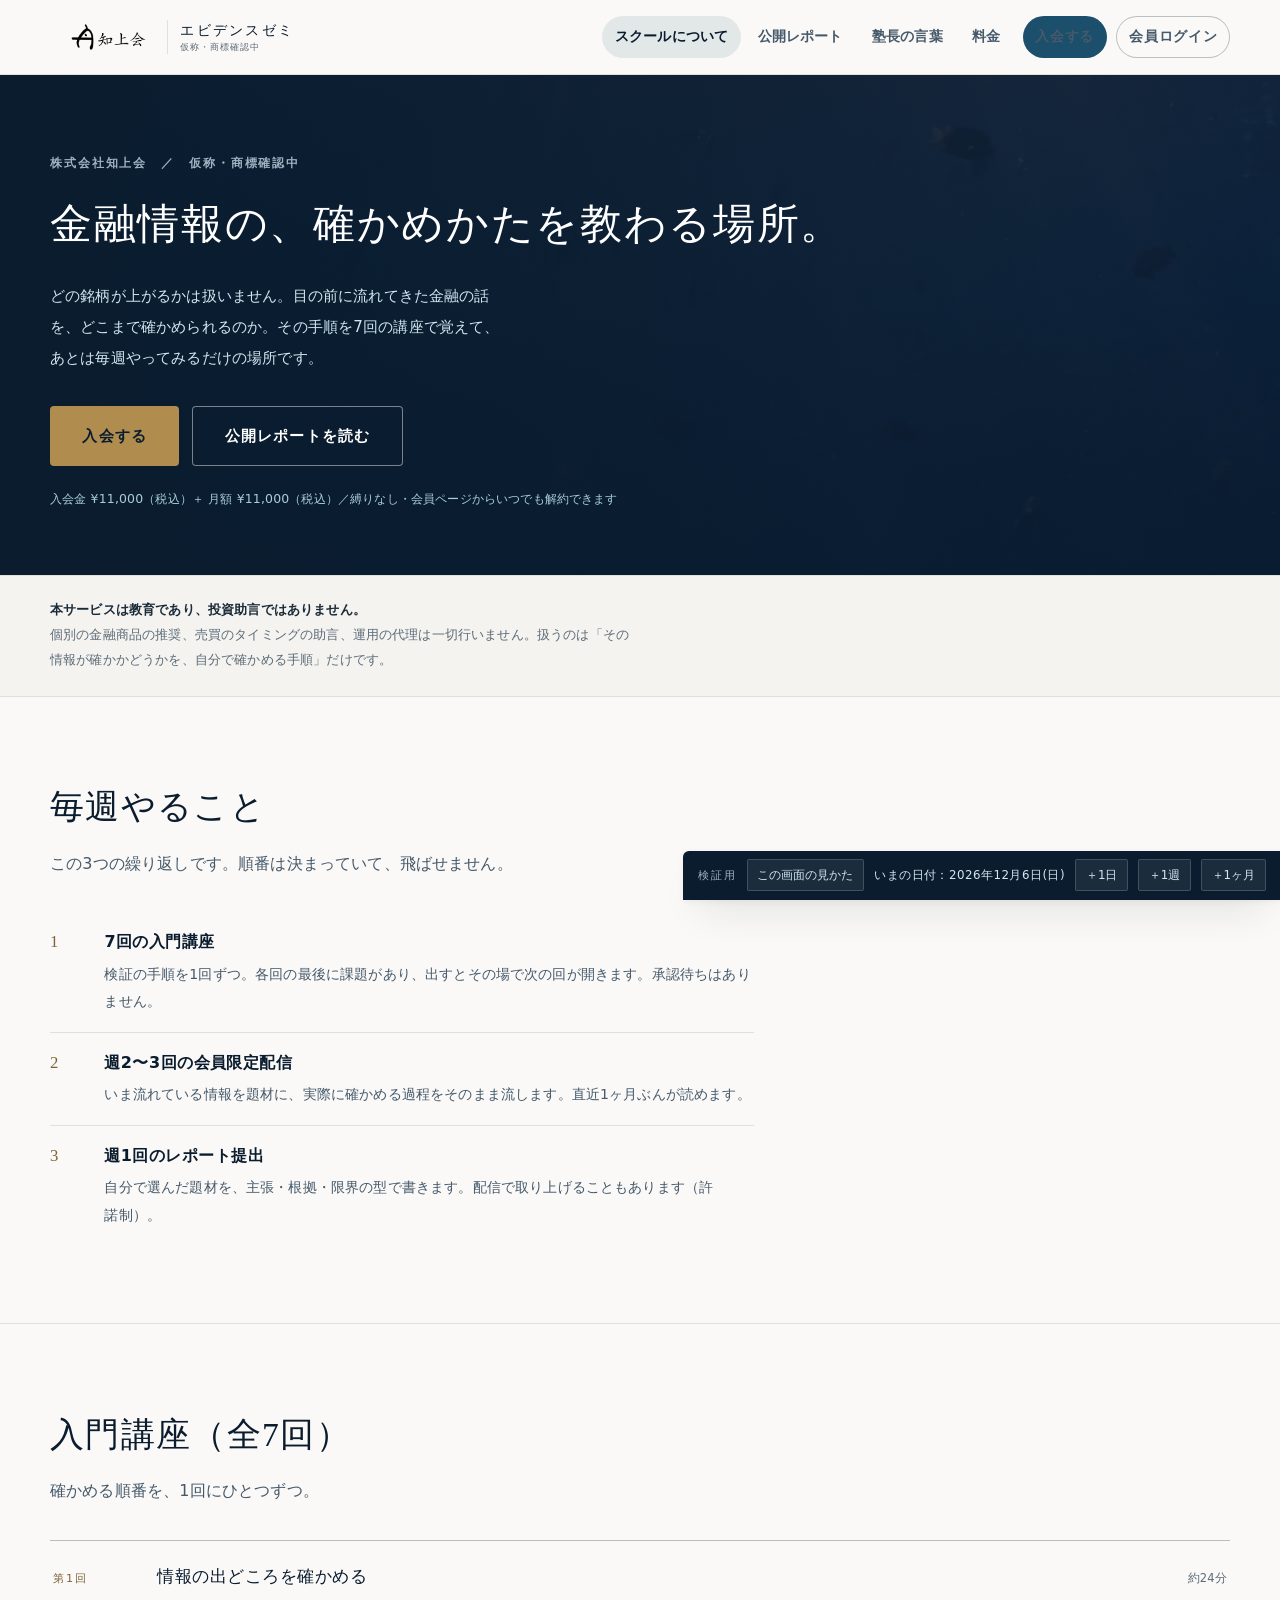
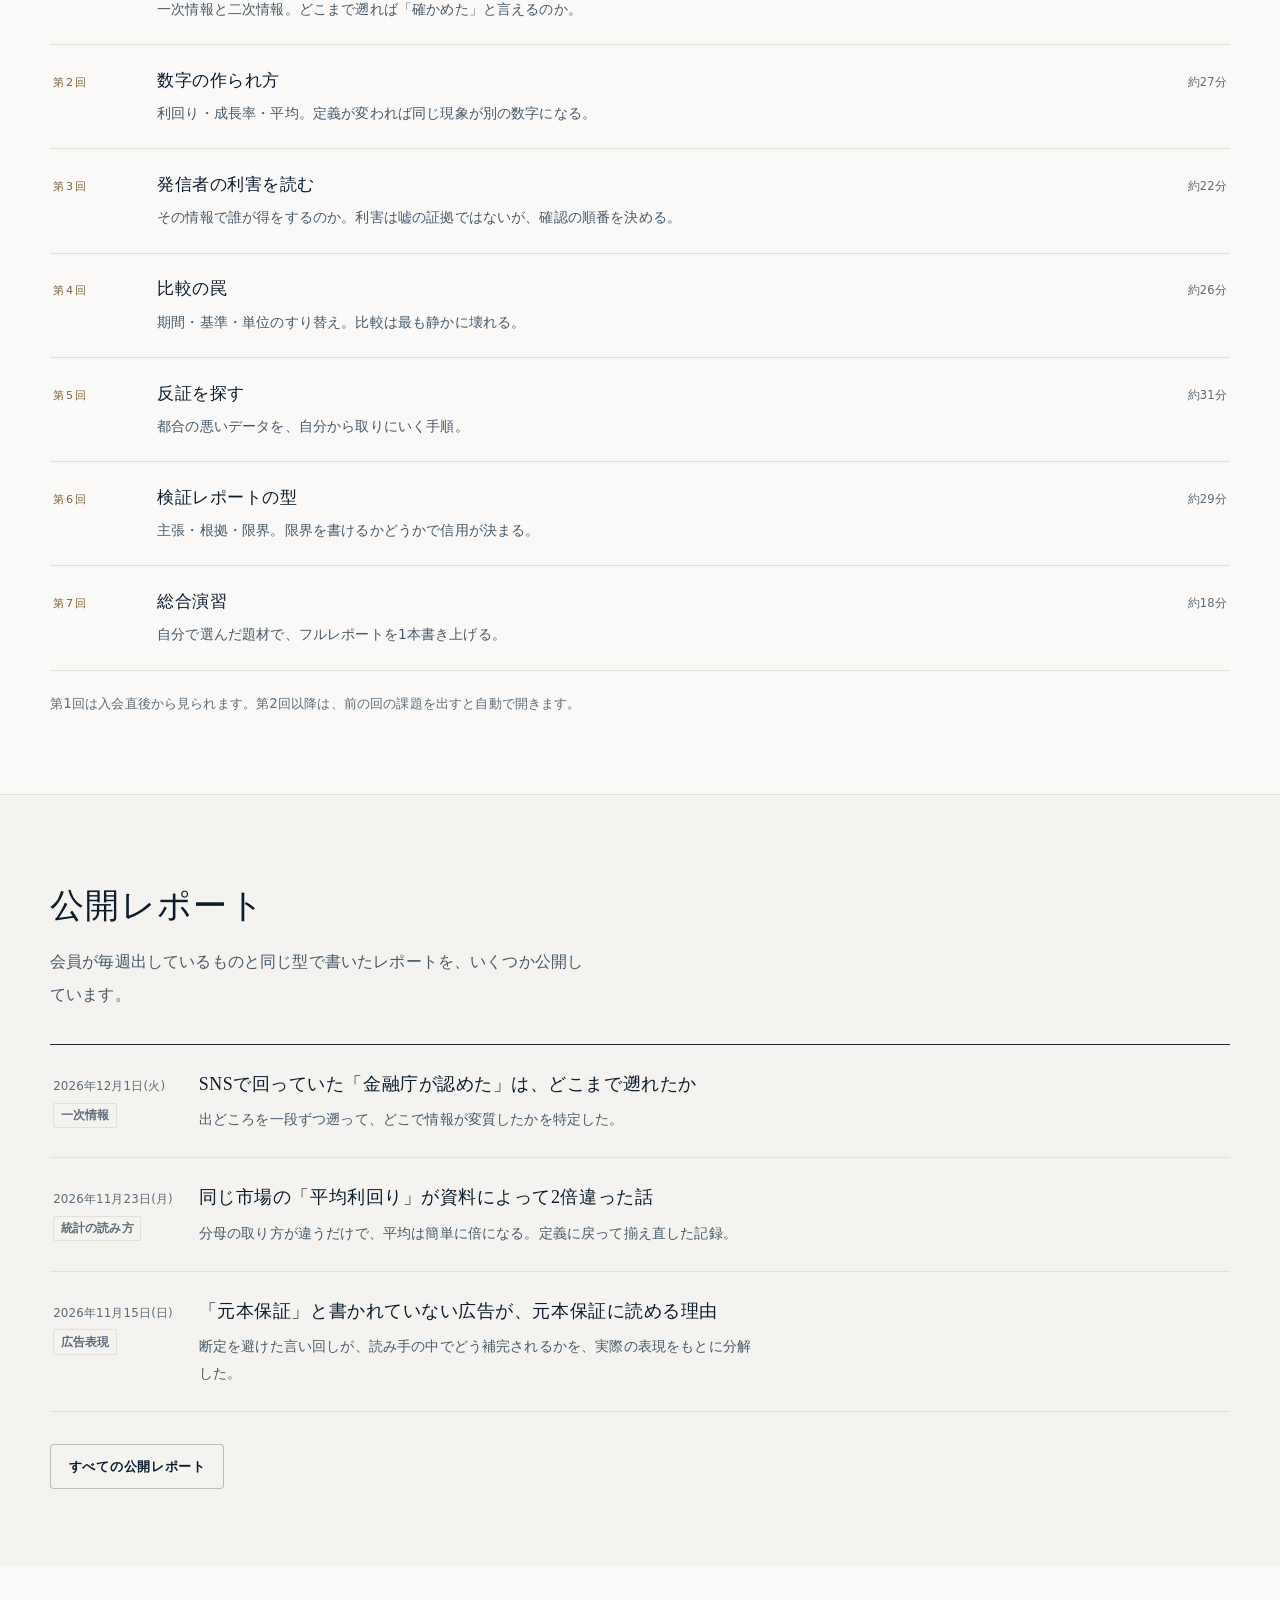
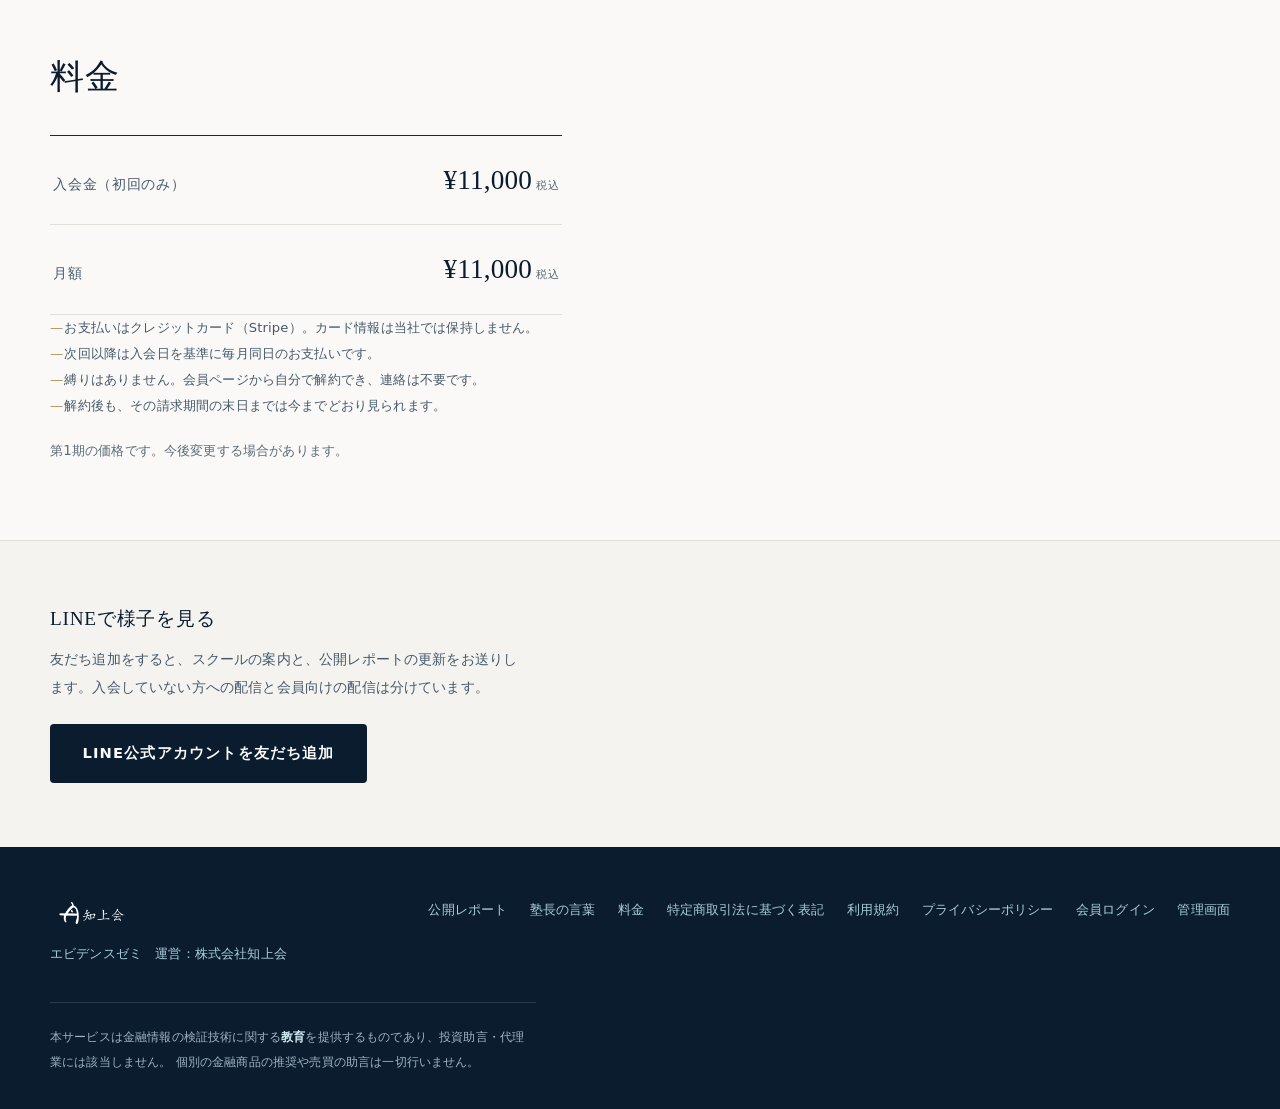
==== commit 0e268174: "テンプレートに見える要素を落とし、資料の面に寄せた 「デザインがAIっぽい」という指摘への対応。色や書体ではなく、 中身が何であっても成立してしまう組み立てのほうが原因だったので、そこを外した。  -" ====
--- a/index.html
+++ b/index.html
@@ -8,8 +8,8 @@
 <meta name="robots" content="noindex,nofollow">
 <link rel="icon" href="assets/img/favicon.png">
 <link rel="apple-touch-icon" href="assets/img/apple-touch-icon.png">
-<link rel="stylesheet" href="assets/css/tokens.css?v=202608251152">
-<link rel="stylesheet" href="assets/css/site.css?v=202608251152">
+<link rel="stylesheet" href="assets/css/tokens.css?v=202608261139">
+<link rel="stylesheet" href="assets/css/site.css?v=202608261139">
 </head>
 <body>
 
@@ -66,11 +66,13 @@
   </div>
 </footer>
 
-<script src="assets/js/data.js?v=202608251152"></script>
-<script src="assets/js/store.js?v=202608251152"></script>
-<script src="assets/js/domain.js?v=202608251152"></script>
-<script src="assets/js/ui.js?v=202608251152"></script>
-<script src="assets/js/demo.js?v=202608251152"></script>
-<script src="assets/js/site.js?v=202608251152"></script>
+<script src="assets/js/data.js?v=202608261139"></script>
+<script src="assets/js/cloud.js?v=202608261139"></script>
+<script src="tools/fake-cloud.js"></script>
+<script src="assets/js/store.js?v=202608261139"></script>
+<script src="assets/js/domain.js?v=202608261139"></script>
+<script src="assets/js/ui.js?v=202608261139"></script>
+<script src="assets/js/demo.js?v=202608261139"></script>
+<script src="assets/js/site.js?v=202608261139"></script>
 </body>
 </html>
--- a/assets/css/tokens.css
+++ b/assets/css/tokens.css
@@ -82,7 +82,7 @@
 
   --cell-pad-x:  clamp(1.3rem, 2.2vw, 1.85rem);
   --cell-pad-y:  clamp(1.5rem, 2.4vw, 2rem);
-  --cell-radius: 10px;
+  --cell-radius: 4px;
   --cell-rule:   44px;
   --cell-line:   var(--line);
   --cell-line-hover: rgba(27, 79, 107, .30);
@@ -138,20 +138,14 @@
 .ttl-s { font-family: var(--font-serif); font-size: 1.16rem; font-weight: 500; color: var(--deep); letter-spacing: .04em; }
 
 .eyebrow {
-  display: inline-flex; align-items: center; gap: .7em;
-  font-family: var(--font-en);
-  font-size: .7rem; font-weight: 600; letter-spacing: .3em;
-  color: var(--muted); text-transform: uppercase;
-}
-.eyebrow::before { content: ""; width: 20px; height: 1px; background: var(--ink-3); }
-
-/* 見出しの下の短い真鍮色の罫 */
-.bar-ttl { padding-bottom: .85rem; position: relative; margin-bottom: 1.6rem; }
-.bar-ttl::after {
-  content: ""; position: absolute; left: 0; bottom: 0;
-  width: var(--cell-rule); height: 2px;
-  background: linear-gradient(90deg, var(--gold), var(--gold-2));
-}
+  display: block;
+  font-size: .74rem; font-weight: 600; letter-spacing: .16em;
+  color: var(--muted);
+}
+
+/* 見出しの下に罫は引かない。余白で段差をつける。
+   （罫を全部の見出しに引いていたのをやめた。装飾が繰り返されると様式に見える） */
+.bar-ttl { margin-bottom: 1.5rem; }
 
 .lead { font-size: 1rem; line-height: 2.05; color: var(--ink-2); max-width: var(--measure-lead); }
 .small { font-size: .84rem; line-height: 1.9; }
@@ -170,18 +164,12 @@
   padding: 1.05em 2.2em; border-radius: var(--r-s); font-weight: 600;
   letter-spacing: .08em; font-size: .92rem;
   color: var(--deep); background: var(--bg);
-  box-shadow: var(--shadow-s);
-  transition: transform .4s var(--ease), box-shadow .4s var(--ease), background .4s var(--ease);
-  position: relative; overflow: hidden; white-space: nowrap;
-}
-.btn::after {
-  content: ""; position: absolute; inset: 0;
-  background: linear-gradient(120deg, transparent 30%, rgba(255,255,255,.55), transparent 70%);
-  transform: translateX(-120%); transition: transform 0s .35s;
-}
-.btn:hover { transform: translateY(calc(var(--lift-sm) * -1)); box-shadow: var(--shadow); }
-.btn:hover::after { transform: translateX(120%); transition: transform .6s var(--ease); }
-.btn:active { transform: translateY(0); }
+  transition: filter .2s var(--ease), background .2s var(--ease), box-shadow .2s var(--ease);
+  position: relative; white-space: nowrap;
+}
+/* ホバーで光を走らせる演出はやめた。上品に見せる小細工がいちばん既視感を生む */
+.btn:hover { background: var(--bg); filter: brightness(.94); }
+.btn:active { filter: brightness(.88); }
 
 .btn-fill { --bg: var(--deep); color: #f7f9fa; }
 .btn-fill:hover { --bg: var(--deep-2); }
@@ -191,48 +179,46 @@
   box-shadow: inset 0 0 0 1px rgba(26,43,56,.28);
 }
 .btn-ghost:hover { background: rgba(26,43,56,.05); box-shadow: inset 0 0 0 1px rgba(26,43,56,.5); }
-.btn-ghost::after { content: none; }
 .btn-danger { --bg: transparent; color: var(--coral-ink); box-shadow: inset 0 0 0 1px rgba(181,113,79,.42); }
-.btn-danger:hover { --bg: var(--coral); color: #fff; box-shadow: var(--shadow-s); }
+.btn-danger:hover { --bg: var(--coral); color: #fff; }
 
 .btn-s  { padding: .72em 1.4em; font-size: .84rem; letter-spacing: .05em; }
 .btn-xs { padding: .5em 1em; font-size: .76rem; letter-spacing: .03em; font-weight: 600; border-radius: var(--r-xs); }
-.btn:disabled { opacity: .38; cursor: not-allowed; transform: none; box-shadow: var(--shadow-s); }
-.btn:disabled::after { content: none; }
+.btn:disabled { opacity: .38; cursor: not-allowed; filter: none; }
 
 /* ---------- 06. Tags ---------- */
+/* 状態の印。塗りつぶさず、文字色と細い枠だけで区別する。
+   色つきの丸い錠剤が並ぶと、それだけで管理ツールの既製品に見える。 */
 .tag {
   display: inline-flex; align-self: flex-start; align-items: center; gap: .4em;
-  padding: .4em .9em; border-radius: var(--r-xs); font-size: .72rem; font-weight: 600;
-  letter-spacing: .04em; line-height: 1.6; white-space: nowrap;
-  background: rgba(27,79,107,.07); color: var(--ocean);
-  border: 1px solid rgba(27,79,107,.14);
-}
-.tag-sea   { background: rgba(27,79,107,.09); color: var(--ocean);      border-color: rgba(27,79,107,.22); }
-.tag-gold  { background: rgba(176,141,79,.10); color: var(--gold-ink);  border-color: rgba(176,141,79,.30); }
-.tag-alert { background: rgba(181,113,79,.09); color: var(--coral-ink); border-color: rgba(181,113,79,.26); }
-.tag-warn  { background: rgba(176,141,79,.10); color: var(--gold-ink);  border-color: rgba(176,141,79,.30); }
-.tag-ok    { background: rgba(45,110,85,.08);  color: var(--green);     border-color: rgba(45,110,85,.22); }
-.tag-dim   { background: transparent; color: var(--muted); border-color: var(--line); border-style: dashed; }
+  padding: .18em .55em; border-radius: 2px; font-size: .72rem; font-weight: 600;
+  letter-spacing: .02em; line-height: 1.65; white-space: nowrap;
+  background: transparent; color: var(--muted);
+  border: 1px solid var(--line);
+}
+.tag-sea   { color: var(--ocean);      border-color: rgba(27,79,107,.35); }
+.tag-gold  { color: var(--gold-ink);   border-color: rgba(176,141,79,.45); }
+.tag-alert { color: var(--coral-ink);  border-color: rgba(181,113,79,.42); }
+.tag-warn  { color: var(--gold-ink);   border-color: rgba(176,141,79,.45); }
+.tag-ok    { color: var(--green);      border-color: rgba(45,110,85,.35); }
+.tag-dim   { color: var(--ink-3);      border-color: var(--line); }
 
 /* ---------- 07. Cells / Cards ---------- */
 /* 白い面＋ヘアライン＋左端に揃えた真鍮色の短い罫。本社サイトと同じ形。 */
+/* 面は白と罫線だけ。真鍮色の罫はここでは引かない。
+   以前は全部のカードの上端に入れていたが、どこにでもあると印にならなくなる。
+   いま真鍮色を使うのは、ヒーローのボタンと数字まわりだけ。 */
 .card {
   position: relative; text-align: left;
-  background-color: var(--white);
-  background-image: linear-gradient(90deg, var(--gold), var(--gold-2));
-  background-repeat: no-repeat;
-  background-size: var(--cell-rule) 2px;
-  background-position: var(--cell-pad-x) 0;
+  background: var(--white);
   border: 1px solid var(--cell-line);
-  border-radius: var(--cell-radius);
+  border-radius: var(--r-s);
   padding: var(--cell-pad-y) var(--cell-pad-x);
-  box-shadow: var(--shadow-s);
 }
 .card-flat {
   background: var(--foam);
   border: 1px solid var(--line);
-  border-radius: var(--r-m);
+  border-radius: var(--r-s);
   padding: 1.15rem 1.3rem;
 }
 
@@ -255,16 +241,16 @@
 .check input { margin-top: .42rem; flex: 0 0 auto; accent-color: var(--ocean); }
 
 /* ---------- 09. Tables ---------- */
-.tbl { font-size: .86rem; background: var(--white); border-radius: var(--r-m); overflow: hidden; }
-.tbl th {
-  text-align: left; font-weight: 600; font-size: .72rem; letter-spacing: .12em;
-  color: var(--muted); padding: .78rem .9rem; white-space: nowrap;
-  border-bottom: 1px solid var(--ink-3); background: var(--foam);
+.tbl { font-size: .86rem; background: var(--white); }
+  .tbl th {
+  text-align: left; font-weight: 600; font-size: .74rem; letter-spacing: .06em;
+  color: var(--muted); padding: .7rem .9rem .5rem; white-space: nowrap;
+  border-bottom: 1px solid var(--ink); background: transparent;
 }
 .tbl td { padding: .82rem .9rem; border-bottom: 1px solid var(--line); vertical-align: middle; }
 .tbl tbody tr:last-child td { border-bottom: 0; }
 .tbl tbody tr { transition: background .2s; }
-.tbl tbody tr:hover { background: rgba(27,79,107,.035); }
+.tbl tbody tr:hover { background: rgba(27,79,107,.03); }
 .tbl .num { text-align: right; font-family: var(--font-en); }
 
 /* ---------- 10. Utilities ---------- */
@@ -322,6 +308,14 @@
   transition: background .25s, border-color .25s;
 }
 #devbar button:hover { background: rgba(255,255,255,.16); border-color: rgba(143,184,199,.55); }
+#devbar, #devbar button, #devbar span { white-space: nowrap; }
+
+@media (max-width: 640px) {
+  /* 狭い画面では折り返して縦に伸びていたので、日付だけ残して詰める */
+  #devbar { left: 0; right: 0; border-radius: 0; gap: .4rem; padding: .45rem .6rem; font-size: .68rem; justify-content: center; }
+  #devbar .dev-lbl { display: none; }
+  #devbar button { padding: .3em .6em; font-size: .68rem; }
+}
 
 /* ---------- 14. Focus / Selection ---------- */
 :focus-visible { outline: 2px solid var(--ocean); outline-offset: 3px; }
--- a/assets/css/site.css
+++ b/assets/css/site.css
@@ -29,86 +29,73 @@
 .site-nav .btn { border-radius: 999px; margin-left: .35rem; }
 .site-nav .btn:hover { color: #f7f9fa; }
 .nav-toggle {
-  display: none; width: 44px; height: 44px; border-radius: var(--r-s);
-  background: rgba(27,79,107,.10); font-size: .74rem; color: var(--deep); font-weight: 700;
+  display: none; padding: .55em 1em; border-radius: var(--r-s); white-space: nowrap;
+  background: rgba(27,79,107,.10); font-size: .78rem; color: var(--deep); font-weight: 700;
 }
 
-/* ---------- ヒーロー ---------- */
+/* ---------- ヒーロー ----------
+   全画面の表紙＋写真＋数字の並び、という組み立てをやめた。
+   写真は帯に留めて、文字で始める。 */
 .hero { position: relative; overflow: hidden; background: var(--deep); color: var(--on-deep); }
 .hero__bg { position: absolute; inset: 0; z-index: 0; }
-.hero__bg img { width: 100%; height: 100%; object-fit: cover; opacity: .55; }
+.hero__bg img { width: 100%; height: 100%; object-fit: cover; opacity: .34; object-position: center 62%; }
 .hero__bg::after {
   content: ""; position: absolute; inset: 0;
-  background:
-    linear-gradient(180deg, rgba(10,28,46,.62) 0%, rgba(10,28,46,.38) 42%, rgba(10,28,46,.92) 100%),
-    linear-gradient(90deg, rgba(10,28,46,.82) 0%, rgba(10,28,46,.18) 62%);
+  background: linear-gradient(90deg, var(--deep) 0%, rgba(10,28,46,.86) 46%, rgba(10,28,46,.55) 100%);
 }
-.hero .wrap { position: relative; z-index: 2; padding: clamp(5rem, 11vw, 8.5rem) 0 clamp(3.5rem, 7vw, 5.5rem); }
+.hero .wrap { position: relative; z-index: 2; padding: clamp(3.4rem, 6vw, 5rem) 0 clamp(3rem, 5vw, 4.2rem); }
 .hero .eyebrow { color: var(--on-deep-label); }
-.hero .eyebrow::before { background: #6f8798; }
 .hero h1 {
-  font-size: clamp(2rem, 5.2vw, 3.5rem); color: #fff; font-weight: 500;
-  letter-spacing: .05em; line-height: 1.5; max-width: var(--measure-title); margin-top: 1.5rem;
+  font-size: clamp(1.7rem, 3.6vw, 2.6rem); color: #fff; font-weight: 500;
+  letter-spacing: .04em; line-height: 1.62; max-width: 20em; margin-top: 1rem;
 }
-.hero__sub { margin-top: 1.8rem; font-size: 1rem; line-height: 2.1; color: var(--on-deep-body); max-width: var(--measure-lead); }
-.hero__acts { margin-top: 2.4rem; display: flex; gap: .9rem; flex-wrap: wrap; align-items: center; }
-.hero__note { margin-top: 1.5rem; font-size: .8rem; color: var(--on-deep-muted); }
-.hero__rule { margin: 2.6rem 0 0; height: 1px; background: rgba(143,184,199,.28); border: 0; }
-.hero .stats { margin-top: 1.8rem; }
-
-/* 数字の並び（本社サイトと同じ真鍮色の明朝） */
-.stats { display: grid; grid-template-columns: repeat(auto-fit, minmax(8rem, 1fr)); gap: 1rem 1.6rem; }
-.stat-i { padding-right: 1rem; border-right: 1px solid rgba(143,184,199,.2); }
-.stat-i:last-child { border-right: 0; }
-.stat__num {
-  font-family: var(--font-serif); font-size: clamp(1.7rem, 4vw, 2.5rem);
-  font-weight: 500; line-height: 1; letter-spacing: .02em; color: var(--gold-2);
-  font-variant-numeric: tabular-nums;
-}
-.stat__num .unit { font-size: .48em; margin-left: .12em; }
-.stat__label { margin-top: .5rem; font-size: .78rem; color: var(--on-deep-muted); letter-spacing: .06em; }
+.hero__sub { margin-top: 1.4rem; font-size: .95rem; line-height: 2.05; color: var(--on-deep-body); max-width: 30em; }
+.hero__acts { margin-top: 2rem; display: flex; gap: .8rem; flex-wrap: wrap; align-items: center; }
+.hero__note { margin-top: 1.3rem; font-size: .78rem; color: var(--on-deep-muted); }
 
 /* 濃色の面ではボタンの見えかたを反転させる（本社サイトと同じ挙動）。
    primary は真鍮色、ghost は白い枠線。 */
-.hero .btn-fill, .sec--deep .btn-fill, .line-cta .btn-fill {
+.hero .btn-fill, .sec--deep .btn-fill {
   --bg: var(--gold); color: var(--deep);
 }
-.hero .btn-fill:hover, .sec--deep .btn-fill:hover, .line-cta .btn-fill:hover { --bg: var(--gold-2); }
-.hero .btn-ghost, .sec--deep .btn-ghost, .line-cta .btn-ghost {
-  background: transparent; color: #fff; box-shadow: inset 0 0 0 1px rgba(255,255,255,.5);
+.hero .btn-fill:hover, .sec--deep .btn-fill:hover { --bg: var(--gold-2); }
+.hero .btn-ghost, .sec--deep .btn-ghost {
+  background: transparent; color: #fff; box-shadow: inset 0 0 0 1px rgba(255,255,255,.45);
 }
-.hero .btn-ghost:hover, .sec--deep .btn-ghost:hover, .line-cta .btn-ghost:hover {
-  background: rgba(255,255,255,.10); box-shadow: inset 0 0 0 1px rgba(255,255,255,.85);
+.hero .btn-ghost:hover, .sec--deep .btn-ghost:hover {
+  background: rgba(255,255,255,.10); box-shadow: inset 0 0 0 1px rgba(255,255,255,.8);
 }
 
 /* ---------- セクション ---------- */
-.sec { padding: var(--sp-sec) 0; }
-.sec--tint { background: var(--foam-2); }
-.sec--deep { background: var(--deep); color: var(--on-deep); overflow: hidden; position: relative; }
-.sec--deep .ttl-m, .sec--deep .ttl-l { color: #fff; }
-.sec--deep .lead, .sec--deep p { color: var(--on-deep-body); }
-.sec--deep .eyebrow { color: var(--on-deep-label); }
-.sec--deep .eyebrow::before { background: #6f8798; }
-.sec--deep .bar-ttl::after { background: linear-gradient(90deg, var(--gold-2), rgba(201,168,106,.2)); }
-.sec-head { margin-bottom: clamp(2.4rem, 5vw, 3.6rem); }
-.sec-head .ttl-m { margin-top: 1rem; }
-.sec-head .lead { margin-top: 1.3rem; }
+.sec { padding: clamp(3.4rem, 6vw, 5.2rem) 0; }
+.sec + .sec { border-top: 1px solid var(--line); }
+.sec--tint { background: var(--foam); }
+.sec--tint + .sec, .sec--tint { border-top: 0; }
+.sec-head { margin-bottom: 2rem; max-width: 40em; }
+.sec-head .ttl-m { margin-top: .5rem; }
+.sec-head .lead { margin-top: .9rem; }
 
-/* 「教育であって投資助言ではない」の帯 */
-.notice-band { background: var(--foam-2); border-block: 1px solid var(--line); padding: 1.6rem 0; }
-.notice-band p { font-size: .82rem; letter-spacing: .02em; line-height: 2; color: var(--ink-2); max-width: var(--measure-body); }
-.notice-band strong { color: var(--deep); font-weight: 700; }
+/* 「教育であって投資助言ではない」の断り。
+   帯にせず、注記として小さく置く。大きく飾ると、かえって言い訳に見える。 */
+.notice-band { padding: 1.4rem 0; background: var(--foam); border-block: 1px solid var(--line); }
+.notice-band p { font-size: .8rem; line-height: 1.95; color: var(--muted); max-width: 46em; }
+.notice-band strong { color: var(--ink); font-weight: 600; }
 
-/* ---------- 手順 ---------- */
-.steps { display: grid; grid-template-columns: repeat(auto-fit, minmax(15rem, 1fr)); gap: 1.4rem; counter-reset: st; }
-.step { counter-increment: st; }
+/* ---------- 手順 ----------
+   01/02/03 の3列カードをやめた。あの並びは中身が何であっても成立してしまう。 */
+.steps { counter-reset: st; max-width: 44em; }
+.step {
+  counter-increment: st;
+  display: grid; grid-template-columns: 2.4rem 1fr; column-gap: 1rem;
+  padding: 1.05rem 0;
+}
+.step + .step { border-top: 1px solid var(--line); }
 .step::before {
-  content: "0" counter(st);
-  display: block; font-family: var(--font-en); font-size: .68rem; letter-spacing: .2em;
-  color: var(--muted); margin-bottom: 1rem;
+  content: counter(st); grid-column: 1; grid-row: 1 / span 2;
+  font-family: var(--font-serif); font-size: 1.05rem; color: var(--gold-ink); line-height: 1.6;
 }
-.step h3 { font-family: var(--font-serif); font-size: 1.2rem; font-weight: 500; color: var(--deep); margin-bottom: .7rem; }
-.step p { font-size: .88rem; color: var(--ink-2); line-height: 2; }
+.step h3 { grid-column: 2; font-size: 1rem; font-weight: 600; color: var(--deep); margin-bottom: .35rem; }
+.step p  { grid-column: 2; font-size: .88rem; color: var(--ink-2); line-height: 1.95; }
 
 /* ---------- カリキュラム ---------- */
 .curriculum { border-top: 1px solid var(--ink-3); }
@@ -123,44 +110,34 @@
 .cur-row p { font-size: .86rem; color: var(--ink-2); line-height: 1.95; }
 .cur-row .len { font-family: var(--font-en); font-size: .72rem; color: var(--muted); white-space: nowrap; }
 
-/* ---------- 公開レポート ---------- */
-.rep-list { display: grid; gap: 1.3rem; grid-template-columns: repeat(auto-fit, minmax(19rem, 1fr)); }
+/* ---------- 公開レポート ----------
+   3枚のカードを横に並べるのをやめた。3本しかないものを格子に組むと、
+   中身より枠のほうが目立つ。目次のように縦に並べる。 */
+.rep-list { border-top: 1px solid var(--ink); }
 .rep-item {
-  display: flex; flex-direction: column;
-  background-color: var(--white);
-  background-image: linear-gradient(90deg, var(--gold), var(--gold-2));
-  background-repeat: no-repeat; background-size: var(--cell-rule) 2px;
-  background-position: var(--cell-pad-x) 0;
-  border: 1px solid var(--cell-line); border-radius: var(--cell-radius);
-  padding: var(--cell-pad-y) var(--cell-pad-x);
-  box-shadow: var(--shadow-s);
-  transition: transform .45s var(--ease), box-shadow .45s var(--ease), border-color .45s var(--ease);
+  display: grid; grid-template-columns: 7.5rem 1fr; gap: 1.6rem; align-items: baseline;
+  padding: 1.5rem .2rem; border-bottom: 1px solid var(--line);
+  transition: background .2s;
 }
-.rep-item:hover { transform: translateY(calc(var(--lift) * -1)); box-shadow: var(--shadow); border-color: var(--cell-line-hover); }
-.rep-item .meta { display: flex; gap: .7rem; align-items: center; margin-bottom: .9rem; flex-wrap: wrap; }
-.rep-item .dt { font-family: var(--font-en); font-size: .72rem; color: var(--muted); }
-.rep-item h3 { font-family: var(--font-serif); font-size: 1.14rem; font-weight: 500; color: var(--deep); line-height: 1.65; margin-bottom: .7rem; }
-.rep-item p { font-size: .86rem; color: var(--ink-2); line-height: 2; flex: 1; }
-.rep-item .more {
-  font-size: .8rem; color: var(--ocean); letter-spacing: .06em; margin-top: 1.1rem; font-weight: 600;
-  display: inline-flex; align-items: center; gap: .35em; align-self: flex-start;
-}
-.rep-item:hover .more { gap: .6em; }
+.rep-item:hover { background: var(--foam); }
+.rep-item .meta { display: flex; flex-direction: column; gap: .3rem; align-items: flex-start; }
+.rep-item .dt { font-size: .74rem; color: var(--muted); font-variant-numeric: tabular-nums; }
+.rep-item h3 { font-family: var(--font-serif); font-size: 1.12rem; font-weight: 500; color: var(--deep); line-height: 1.7; margin-bottom: .45rem; }
+.rep-item p { font-size: .86rem; color: var(--ink-2); line-height: 1.95; max-width: 42em; }
+.rep-item .more { display: none; }
 
 /* 読み物本文 */
+.prose + h2, .wrap-narrow h2.ttl-s { margin: 2.4rem 0 1rem; }
 .prose p { font-size: .97rem; line-height: 2.25; color: var(--ink-2); margin-bottom: 1.5rem; max-width: var(--measure-body); }
 .prose .sig { margin-top: 2.4rem; font-family: var(--font-serif); font-size: 1rem; letter-spacing: .14em; color: var(--deep); }
 
 /* ---------- 料金 ---------- */
-.price-box {
-  max-width: 34rem; background: var(--white); border: 1px solid var(--cell-line);
-  border-radius: var(--cell-radius); box-shadow: var(--shadow-s); overflow: hidden;
-}
-.price-row { display: flex; justify-content: space-between; align-items: baseline; padding: 1.35rem 1.6rem; border-bottom: 1px solid var(--line); }
+.price-box { max-width: 32rem; border-top: 1px solid var(--ink); }
+.price-row { display: flex; justify-content: space-between; align-items: baseline; padding: 1.1rem .2rem; border-bottom: 1px solid var(--line); }
 .price-row .k { font-size: .86rem; color: var(--ink-2); letter-spacing: .05em; }
 .price-row .v { font-family: var(--font-serif); font-size: 1.7rem; font-weight: 500; color: var(--deep); font-variant-numeric: tabular-nums; }
 .price-row .v small { font-size: .7rem; font-family: var(--font); color: var(--muted); margin-left: .4em; font-weight: 400; }
-.price-foot { background: var(--foam); padding: 1.3rem 1.6rem; }
+.price-foot { padding: 1.2rem 0 0; }
 .price-foot li { font-size: .82rem; color: var(--ink-2); line-height: 2; padding-left: 1.1em; position: relative; }
 .price-foot li::before { content: "—"; position: absolute; left: 0; color: var(--gold); }
 
@@ -174,27 +151,19 @@
 .legal-art p { font-size: .86rem; color: var(--ink-2); line-height: 2; }
 
 /* ---------- 申込 ---------- */
-.signup-grid {
-  display: grid; grid-template-columns: 1.15fr .85fr;
-  border: 1px solid var(--cell-line); border-radius: var(--cell-radius);
-  background: var(--white); box-shadow: var(--shadow-s); overflow: hidden;
-}
-.signup-form { padding: clamp(1.7rem, 3vw, 2.4rem); }
-.signup-side { padding: clamp(1.7rem, 3vw, 2.4rem); background: var(--foam); border-left: 1px solid var(--line); }
+.signup-grid { display: grid; grid-template-columns: 1.1fr .9fr; gap: clamp(2rem, 5vw, 4rem); }
+.signup-form { max-width: 30rem; }
+.signup-side { border-top: 1px solid var(--ink); padding-top: 1.1rem; align-self: start; }
 .bill-line { display: flex; justify-content: space-between; font-size: .87rem; padding: .6rem 0; border-bottom: 1px dashed var(--line); }
 .bill-total { display: flex; justify-content: space-between; align-items: baseline; padding: 1rem 0 0; font-family: var(--font-serif); font-size: 1.3rem; font-weight: 500; color: var(--deep); }
 .bill-note { font-size: .76rem; color: var(--muted); line-height: 1.9; margin-top: 1rem; }
 
-/* ---------- LINE 導線 ---------- */
-.line-cta { position: relative; background: var(--deep); color: var(--on-deep); padding: var(--sp-sec) 0; overflow: hidden; }
-.line-cta::before {
-  content: ""; position: absolute; inset: 0;
-  background: linear-gradient(150deg, var(--ocean), var(--deep) 62%);
-  opacity: .85;
-}
-.line-cta .wrap { position: relative; z-index: 2; }
-.line-cta h2 { color: #fff; font-size: clamp(1.4rem, 3vw, 2rem); font-weight: 500; margin-bottom: 1rem; }
-.line-cta p { color: var(--on-deep-body); font-size: .9rem; line-height: 2.05; max-width: var(--measure-lead); margin-bottom: 1.8rem; }
+/* ---------- LINE 導線 ----------
+   全幅の濃色CTA帯をやめた。最後にもう一度大きく畳みかけるのは広告の型で、
+   月2万円の会員制には合わない。ふつうの段落として置く。 */
+.line-cta { padding: clamp(3rem, 5vw, 4rem) 0; background: var(--foam); border-top: 1px solid var(--line); }
+.line-cta h2 { font-family: var(--font-serif); font-size: 1.2rem; font-weight: 500; color: var(--deep); margin-bottom: .8rem; }
+.line-cta p { color: var(--ink-2); font-size: .88rem; line-height: 2; max-width: 34em; margin-bottom: 1.4rem; }
 
 /* ---------- フッター ---------- */
 .site-foot { background: var(--deep); color: var(--on-deep-body); padding: 3.2rem 0 2.2rem; }
@@ -219,6 +188,7 @@
   .brand__sub { display: none; }
   .cur-row { grid-template-columns: 3.6rem 1fr; gap: .8rem; }
   .cur-row .len { grid-column: 2; }
+  .rep-item { grid-template-columns: 1fr; gap: .6rem; }
+  .rep-item .meta { flex-direction: row; gap: .8rem; align-items: center; }
   .signup-grid { grid-template-columns: 1fr; }
-  .signup-side { border-left: 0; border-top: 1px solid var(--line); }
 }
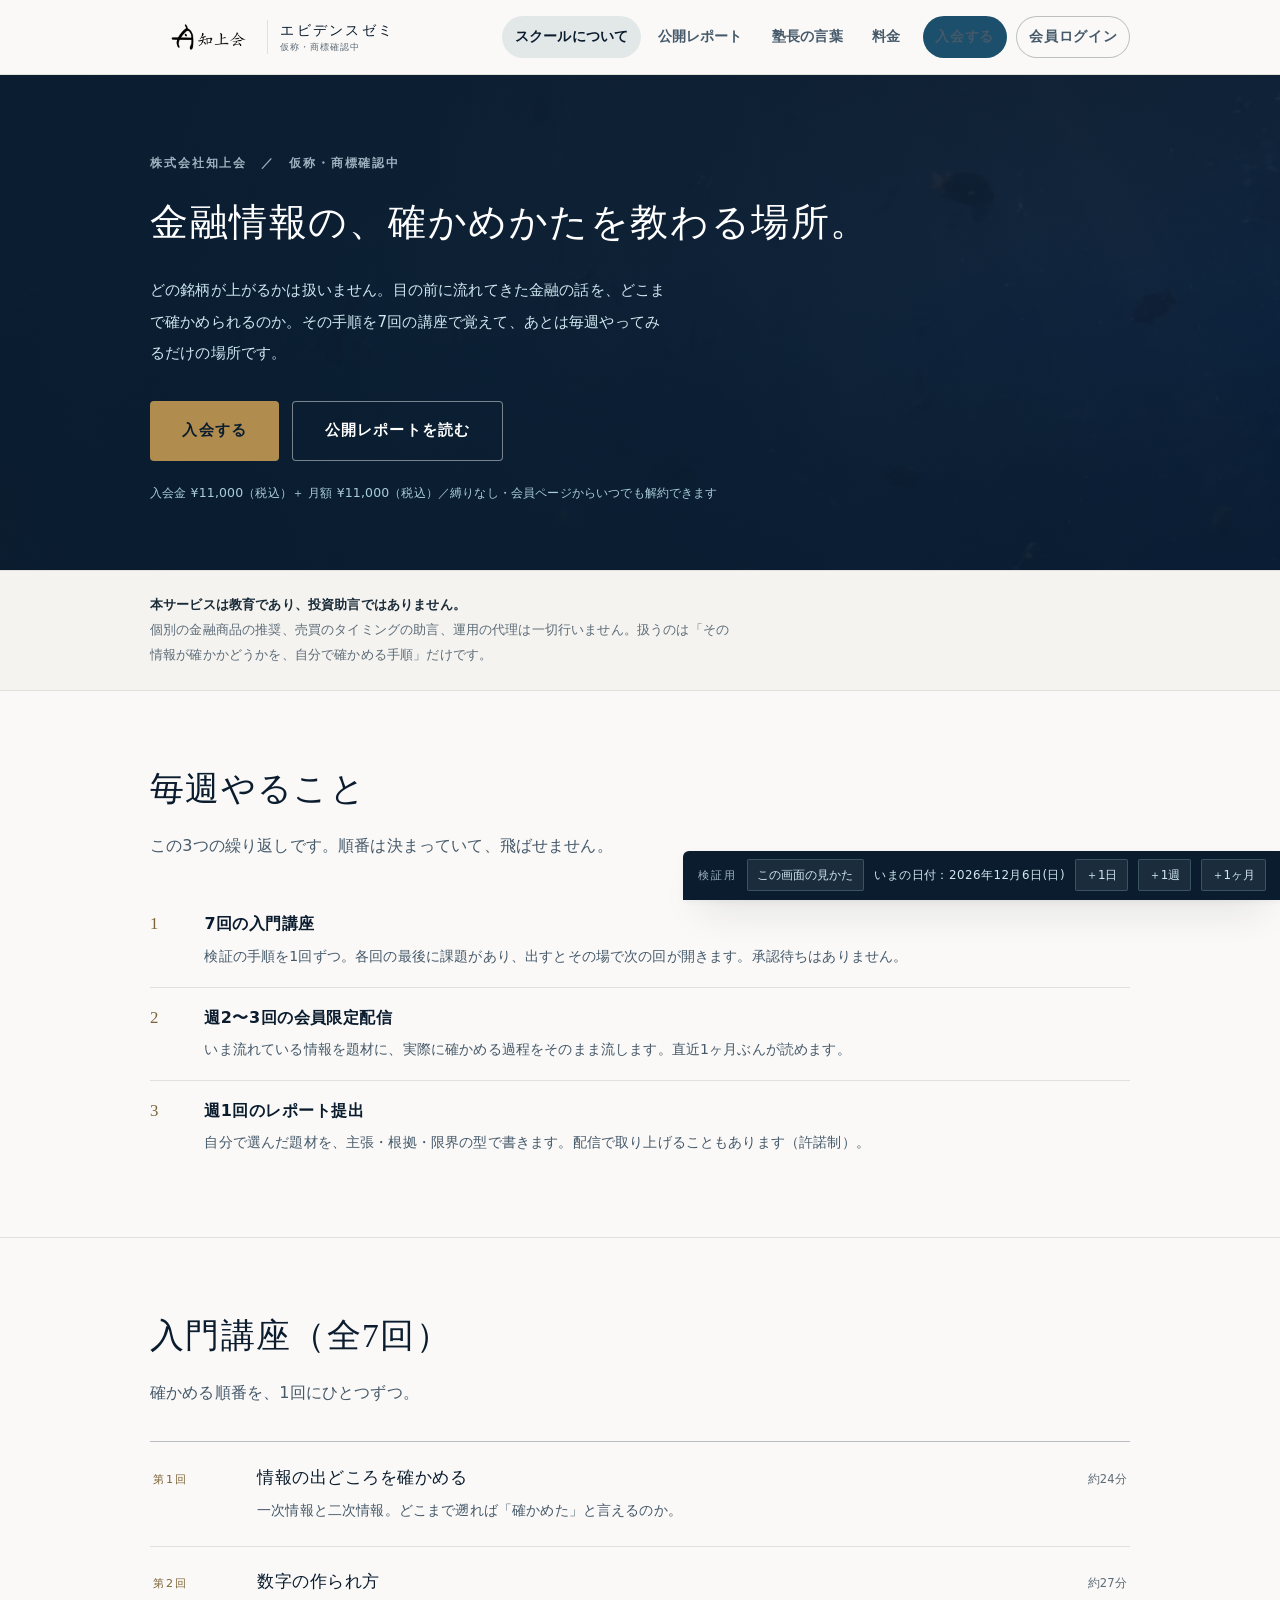
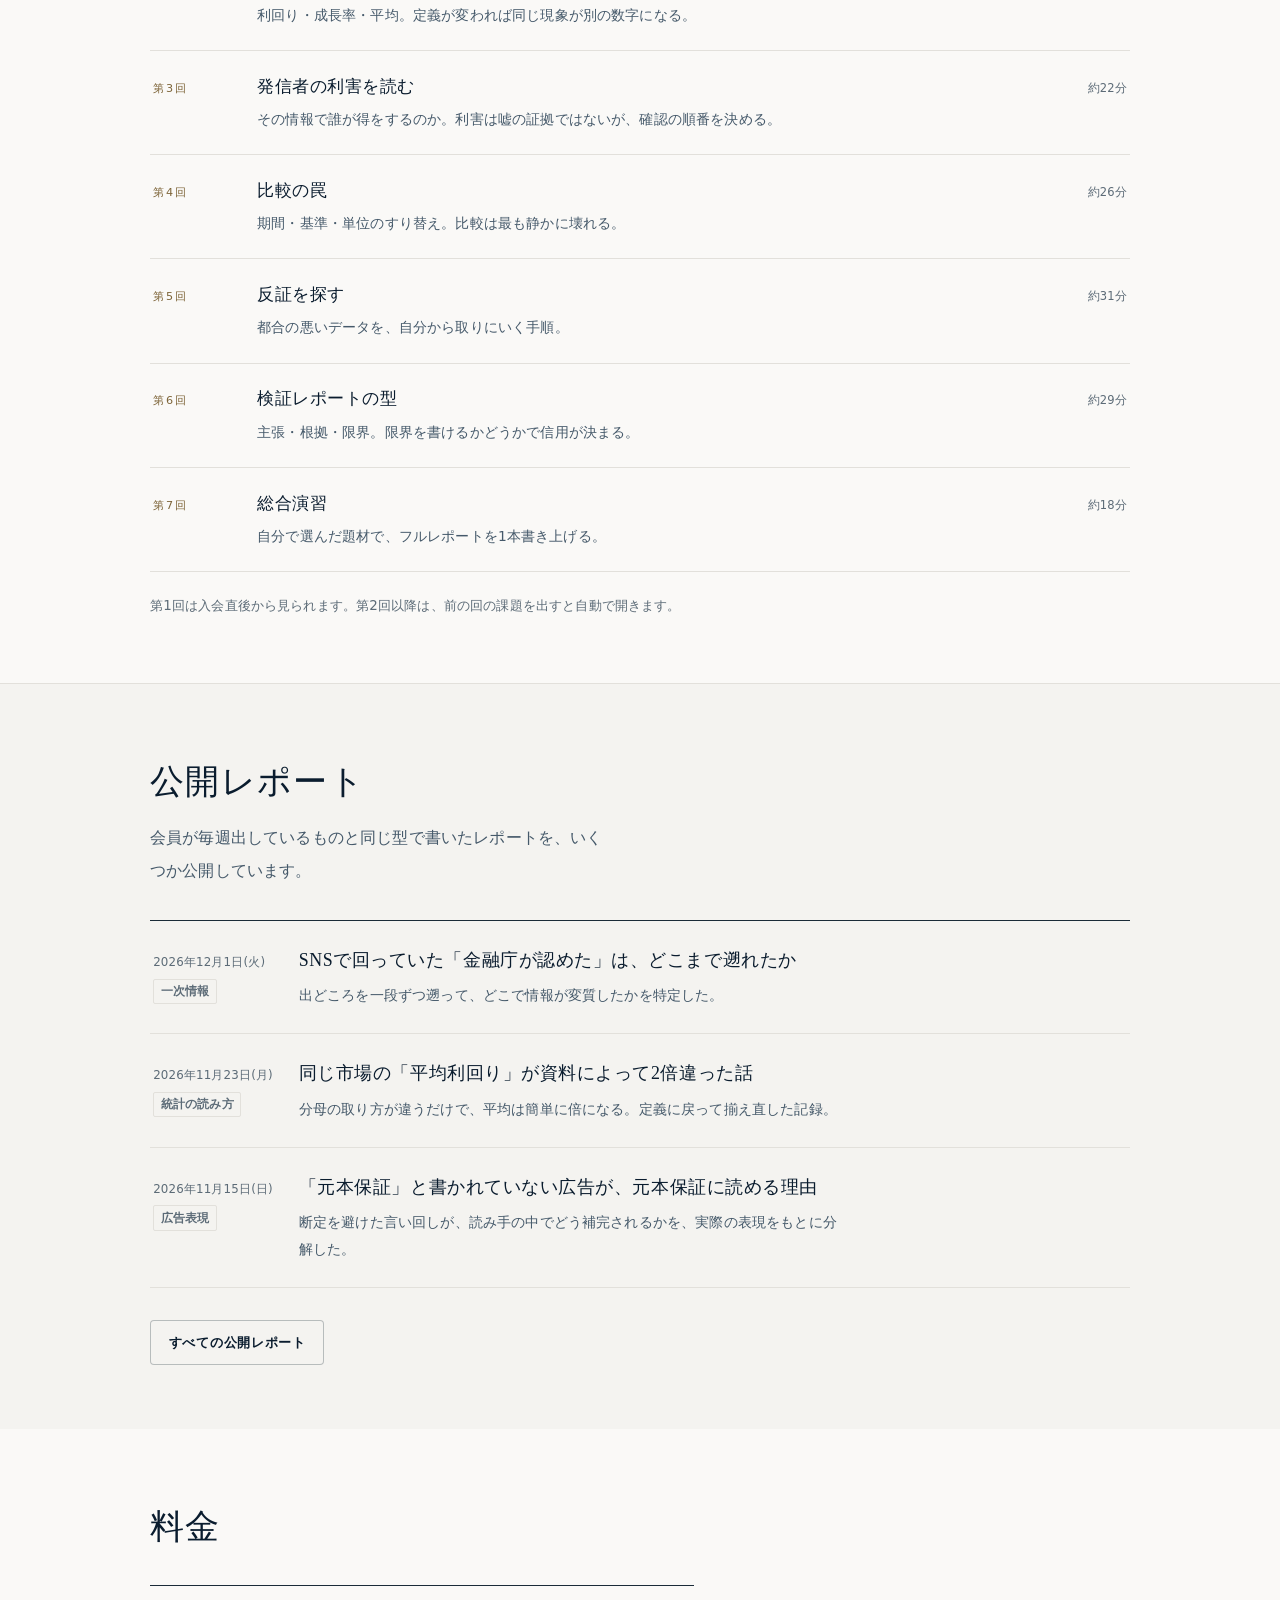
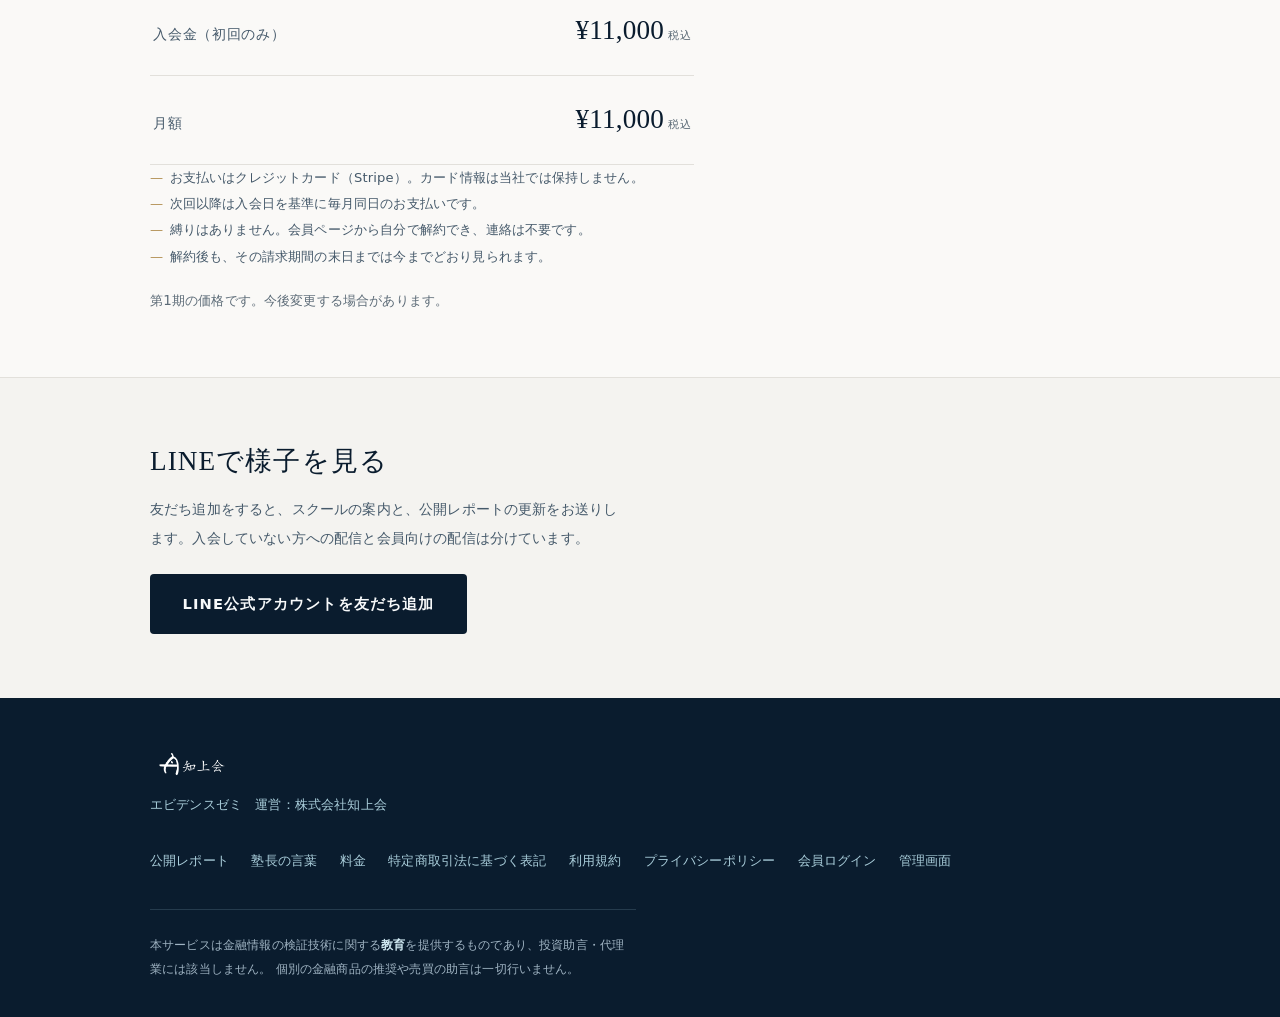
==== commit f750a286: "1画面ずつ見て、見づらい箇所をまとめて直した いちばん効いていたのは、段ごとに右端がばらばらだったこと。 本文の器を 1180px から 980px に絞り、見出しブロック・手順・一覧が それぞれ持っ" ====
--- a/index.html
+++ b/index.html
@@ -8,8 +8,8 @@
 <meta name="robots" content="noindex,nofollow">
 <link rel="icon" href="assets/img/favicon.png">
 <link rel="apple-touch-icon" href="assets/img/apple-touch-icon.png">
-<link rel="stylesheet" href="assets/css/tokens.css?v=202608261139">
-<link rel="stylesheet" href="assets/css/site.css?v=202608261139">
+<link rel="stylesheet" href="assets/css/tokens.css?v=202608310908">
+<link rel="stylesheet" href="assets/css/site.css?v=202608310908">
 </head>
 <body>
 
@@ -66,13 +66,13 @@
   </div>
 </footer>
 
-<script src="assets/js/data.js?v=202608261139"></script>
-<script src="assets/js/cloud.js?v=202608261139"></script>
+<script src="assets/js/data.js?v=202608310908"></script>
+<script src="assets/js/cloud.js?v=202608310908"></script>
 <script src="tools/fake-cloud.js"></script>
-<script src="assets/js/store.js?v=202608261139"></script>
-<script src="assets/js/domain.js?v=202608261139"></script>
-<script src="assets/js/ui.js?v=202608261139"></script>
-<script src="assets/js/demo.js?v=202608261139"></script>
-<script src="assets/js/site.js?v=202608261139"></script>
+<script src="assets/js/store.js?v=202608310908"></script>
+<script src="assets/js/domain.js?v=202608310908"></script>
+<script src="assets/js/ui.js?v=202608310908"></script>
+<script src="assets/js/demo.js?v=202608310908"></script>
+<script src="assets/js/site.js?v=202608310908"></script>
 </body>
 </html>
--- a/assets/css/tokens.css
+++ b/assets/css/tokens.css
@@ -92,7 +92,9 @@
   --shadow-lift: 0 2px 6px rgba(10,28,46,.06), 0 20px 40px -18px rgba(10,28,46,.24);
   --ring: 0 0 0 3px rgba(27, 79, 107, .22);
 
-  --maxw: 1180px;
+  /* 本文の横幅。ヘッダーもセクションも全部これに揃える。
+     ここが揃っていないと、段ごとに右端がずれて落ち着かない紙面になる。 */
+  --maxw: 980px;
   --ease: cubic-bezier(.22, .61, .36, 1);
 
   --font: "Hiragino Sans", "ヒラギノ角ゴシック", "Noto Sans JP",
@@ -115,7 +117,10 @@
   text-rendering: optimizeLegibility;
 }
 .wrap { width: min(100% - 2.4rem, var(--maxw)); margin-inline: auto; }
-.wrap-narrow { width: min(100% - 2.4rem, 820px); margin-inline: auto; }
+/* 読み物のページも器の幅は同じにする。ここだけ狭くして中央に置くと、
+   ヘッダーやフッターに対して本文だけが内側にずれて落ち着かない。
+   1行の長さは中の要素（.prose p など）で決める。 */
+.wrap-narrow { width: min(100% - 2.4rem, var(--maxw)); margin-inline: auto; }
 
 /* ---------- 04. Typography ---------- */
 h1, h2 {
@@ -147,7 +152,12 @@
    （罫を全部の見出しに引いていたのをやめた。装飾が繰り返されると様式に見える） */
 .bar-ttl { margin-bottom: 1.5rem; }
 
-.lead { font-size: 1rem; line-height: 2.05; color: var(--ink-2); max-width: var(--measure-lead); }
+/* 日本語は語の切れ目で折り返す。これが無いと「〜公開し／ています。」のように
+   最終行に2文字だけ残る行が出て、読みにくくなる。 */
+.lead {
+  font-size: 1rem; line-height: 2.05; color: var(--ink-2); max-width: var(--measure-lead);
+  word-break: auto-phrase; text-wrap: pretty;
+}
 .small { font-size: .84rem; line-height: 1.9; }
 .muted { color: var(--muted); }
 .mono, .num { font-variant-numeric: tabular-nums; font-feature-settings: "tnum" 1; }
@@ -238,20 +248,46 @@
 input:focus, select:focus, textarea:focus { border-color: var(--ocean); box-shadow: var(--ring); }
 textarea { line-height: 1.95; resize: vertical; min-height: 7.5rem; }
 .check { display: flex; gap: .65rem; align-items: flex-start; cursor: pointer; font-size: .88rem; line-height: 1.85; }
+.check span { word-break: auto-phrase; }
 .check input { margin-top: .42rem; flex: 0 0 auto; accent-color: var(--ocean); }
 
 /* ---------- 09. Tables ---------- */
 .tbl { font-size: .86rem; background: var(--white); }
-  .tbl th {
+.tbl th {
   text-align: left; font-weight: 600; font-size: .74rem; letter-spacing: .06em;
-  color: var(--muted); padding: .7rem .9rem .5rem; white-space: nowrap;
-  border-bottom: 1px solid var(--ink); background: transparent;
+  color: var(--muted); padding: .7rem .9rem .5rem; background: transparent;
+}
+/* 列見出しの行だけ濃い罫を引く */
+.tbl thead th { white-space: nowrap; border-bottom: 1px solid var(--ink); }
+/* 行の項目名（お名前・入会日など）は見出しではなくラベル扱い */
+.tbl tbody th {
+  border-bottom: 1px solid var(--line); vertical-align: top;
+  padding: .82rem .9rem; font-size: .8rem; font-weight: 500;
 }
 .tbl td { padding: .82rem .9rem; border-bottom: 1px solid var(--line); vertical-align: middle; }
-.tbl tbody tr:last-child td { border-bottom: 0; }
+.tbl tbody tr:last-child td, .tbl tbody tr:last-child th { border-bottom: 0; }
 .tbl tbody tr { transition: background .2s; }
 .tbl tbody tr:hover { background: rgba(27,79,107,.03); }
 .tbl .num { text-align: right; font-family: var(--font-en); }
+.tbl .nowrap, .tbl td.mono { white-space: nowrap; }
+/* メールなどは折り返さない。どこでも折り返せるようにすると、狭い画面で
+   1行に数文字ずつ積まれて読めなくなる。収まらないときは表ごと横に送る。 */
+.tbl .ellip { white-space: nowrap; }
+.tbl input[type=text], .tbl input[type=number], .tbl select {
+  padding: .45em .6em; font-size: .84rem; min-width: 0;
+}
+/* 表のセルに並べるボタン。td を直接 flex にすると、そのセルが
+   表の枠組みから外れて罫線が途切れるので、中に入れ物をひとつ挟む。 */
+.cell-actions { display: flex; gap: .4rem; align-items: center; flex-wrap: wrap; }
+
+/* ファイル選択。既定の見た目のままだと浮くので、他のボタンに寄せる */
+input[type=file] { font-size: .82rem; color: var(--muted); }
+input[type=file]::file-selector-button {
+  font: inherit; margin-right: .7rem; padding: .5em 1em; cursor: pointer;
+  background: transparent; color: var(--deep); border: 0;
+  border-radius: var(--r-xs); box-shadow: inset 0 0 0 1px rgba(26,43,56,.28);
+}
+input[type=file]::file-selector-button:hover { background: rgba(26,43,56,.05); }
 
 /* ---------- 10. Utilities ---------- */
 .row { display: flex; gap: .8rem; align-items: center; flex-wrap: wrap; }
@@ -311,10 +347,15 @@
 #devbar, #devbar button, #devbar span { white-space: nowrap; }
 
 @media (max-width: 640px) {
-  /* 狭い画面では折り返して縦に伸びていたので、日付だけ残して詰める */
-  #devbar { left: 0; right: 0; border-radius: 0; gap: .4rem; padding: .45rem .6rem; font-size: .68rem; justify-content: center; }
+  /* 狭い画面では中身が横にはみ出していたので、必要なら横スクロールさせる */
+  #devbar {
+    left: 0; right: 0; border-radius: 0; gap: .4rem; padding: .45rem .6rem;
+    font-size: .68rem; justify-content: flex-start; overflow-x: auto;
+    scrollbar-width: none;
+  }
+  #devbar::-webkit-scrollbar { display: none; }
   #devbar .dev-lbl { display: none; }
-  #devbar button { padding: .3em .6em; font-size: .68rem; }
+  #devbar button { padding: .3em .6em; font-size: .68rem; flex: 0 0 auto; }
 }
 
 /* ---------- 14. Focus / Selection ---------- */
@@ -325,3 +366,8 @@
   *, *::before, *::after { animation-duration: .01ms !important; transition-duration: .01ms !important; scroll-behavior: auto !important; }
 }
 @media print { #devbar, .no-print { display: none !important; } }
+
+/* 列の多い表。狭い画面では潰さずに横へ送る。
+   1文字ずつ改行された列が並ぶより、スクロールできたほうが読める。 */
+.tbl-scroll { overflow-x: auto; -webkit-overflow-scrolling: touch; }
+.tbl-scroll > .tbl { min-width: 50rem; }
--- a/assets/css/site.css
+++ b/assets/css/site.css
@@ -38,18 +38,20 @@
    写真は帯に留めて、文字で始める。 */
 .hero { position: relative; overflow: hidden; background: var(--deep); color: var(--on-deep); }
 .hero__bg { position: absolute; inset: 0; z-index: 0; }
-.hero__bg img { width: 100%; height: 100%; object-fit: cover; opacity: .34; object-position: center 62%; }
+.hero__bg img { width: 100%; height: 100%; object-fit: cover; opacity: .5; object-position: center 58%; }
 .hero__bg::after {
   content: ""; position: absolute; inset: 0;
-  background: linear-gradient(90deg, var(--deep) 0%, rgba(10,28,46,.86) 46%, rgba(10,28,46,.55) 100%);
+  background:
+    linear-gradient(90deg, rgba(10,28,46,.96) 0%, rgba(10,28,46,.86) 52%, rgba(10,28,46,.62) 100%),
+    linear-gradient(180deg, rgba(10,28,46,.5) 0%, transparent 40%);
 }
 .hero .wrap { position: relative; z-index: 2; padding: clamp(3.4rem, 6vw, 5rem) 0 clamp(3rem, 5vw, 4.2rem); }
 .hero .eyebrow { color: var(--on-deep-label); }
 .hero h1 {
-  font-size: clamp(1.7rem, 3.6vw, 2.6rem); color: #fff; font-weight: 500;
-  letter-spacing: .04em; line-height: 1.62; max-width: 20em; margin-top: 1rem;
-}
-.hero__sub { margin-top: 1.4rem; font-size: .95rem; line-height: 2.05; color: var(--on-deep-body); max-width: 30em; }
+  font-size: clamp(1.7rem, 3.4vw, 2.4rem); color: #fff; font-weight: 500;
+  letter-spacing: .04em; line-height: 1.62; margin-top: 1rem;
+}
+.hero__sub { margin-top: 1.4rem; font-size: .95rem; line-height: 2.05; color: var(--on-deep-body); max-width: 34em; }
 .hero__acts { margin-top: 2rem; display: flex; gap: .8rem; flex-wrap: wrap; align-items: center; }
 .hero__note { margin-top: 1.3rem; font-size: .78rem; color: var(--on-deep-muted); }
 
@@ -67,11 +69,11 @@
 }
 
 /* ---------- セクション ---------- */
-.sec { padding: clamp(3.4rem, 6vw, 5.2rem) 0; }
+.sec { padding: clamp(3rem, 5vw, 4.4rem) 0; }
 .sec + .sec { border-top: 1px solid var(--line); }
 .sec--tint { background: var(--foam); }
 .sec--tint + .sec, .sec--tint { border-top: 0; }
-.sec-head { margin-bottom: 2rem; max-width: 40em; }
+.sec-head { margin-bottom: 2rem; }
 .sec-head .ttl-m { margin-top: .5rem; }
 .sec-head .lead { margin-top: .9rem; }
 
@@ -83,7 +85,7 @@
 
 /* ---------- 手順 ----------
    01/02/03 の3列カードをやめた。あの並びは中身が何であっても成立してしまう。 */
-.steps { counter-reset: st; max-width: 44em; }
+.steps { counter-reset: st; }
 .step {
   counter-increment: st;
   display: grid; grid-template-columns: 2.4rem 1fr; column-gap: 1rem;
@@ -95,7 +97,7 @@
   font-family: var(--font-serif); font-size: 1.05rem; color: var(--gold-ink); line-height: 1.6;
 }
 .step h3 { grid-column: 2; font-size: 1rem; font-weight: 600; color: var(--deep); margin-bottom: .35rem; }
-.step p  { grid-column: 2; font-size: .88rem; color: var(--ink-2); line-height: 1.95; }
+.step p  { grid-column: 2; font-size: .88rem; color: var(--ink-2); line-height: 1.95; word-break: auto-phrase; }
 
 /* ---------- カリキュラム ---------- */
 .curriculum { border-top: 1px solid var(--ink-3); }
@@ -107,7 +109,7 @@
 .cur-row:hover { background: rgba(255,255,255,.6); }
 .cur-row .no { font-family: var(--font-en); font-size: .7rem; letter-spacing: .16em; color: var(--gold-ink); }
 .cur-row h3 { font-family: var(--font-serif); font-size: 1.08rem; font-weight: 500; color: var(--deep); margin-bottom: .35rem; }
-.cur-row p { font-size: .86rem; color: var(--ink-2); line-height: 1.95; }
+.cur-row p { font-size: .86rem; color: var(--ink-2); line-height: 1.95; max-width: 40em; }
 .cur-row .len { font-family: var(--font-en); font-size: .72rem; color: var(--muted); white-space: nowrap; }
 
 /* ---------- 公開レポート ----------
@@ -123,22 +125,33 @@
 .rep-item .meta { display: flex; flex-direction: column; gap: .3rem; align-items: flex-start; }
 .rep-item .dt { font-size: .74rem; color: var(--muted); font-variant-numeric: tabular-nums; }
 .rep-item h3 { font-family: var(--font-serif); font-size: 1.12rem; font-weight: 500; color: var(--deep); line-height: 1.7; margin-bottom: .45rem; }
-.rep-item p { font-size: .86rem; color: var(--ink-2); line-height: 1.95; max-width: 42em; }
+.rep-item p { font-size: .86rem; color: var(--ink-2); line-height: 1.95; max-width: 40em; }
 .rep-item .more { display: none; }
 
 /* 読み物本文 */
 .prose + h2, .wrap-narrow h2.ttl-s { margin: 2.4rem 0 1rem; }
-.prose p { font-size: .97rem; line-height: 2.25; color: var(--ink-2); margin-bottom: 1.5rem; max-width: var(--measure-body); }
+.prose p {
+  font-size: .97rem; line-height: 2.25; color: var(--ink-2); margin-bottom: 1.5rem;
+  max-width: var(--measure-body); word-break: auto-phrase;
+}
+/* 読み物ページの見出し・リード・区切りも本文と同じ measure に収める。
+   見出しの下の罫をやめたので、余白は明示的に持たせないと本文とくっつく。 */
+.wrap-narrow > .ttl-l, .wrap-narrow > .ttl-m { max-width: 22em; margin-bottom: 1.8rem; }
+.wrap-narrow .ttl-l, .wrap-narrow .ttl-m { max-width: 22em; }
+.wrap-narrow .lead { max-width: var(--measure-body); }
+.wrap-narrow .rule, .wrap-narrow .legal-tbl, .wrap-narrow .legal-art { max-width: var(--measure-body); }
 .prose .sig { margin-top: 2.4rem; font-family: var(--font-serif); font-size: 1rem; letter-spacing: .14em; color: var(--deep); }
 
 /* ---------- 料金 ---------- */
-.price-box { max-width: 32rem; border-top: 1px solid var(--ink); }
+/* ここだけ器いっぱいにすると、品名と金額のあいだに何もない空白が
+   700pxほど空いて間延びする。表として読める幅に絞る。 */
+.price-box { max-width: 34rem; border-top: 1px solid var(--ink); }
 .price-row { display: flex; justify-content: space-between; align-items: baseline; padding: 1.1rem .2rem; border-bottom: 1px solid var(--line); }
 .price-row .k { font-size: .86rem; color: var(--ink-2); letter-spacing: .05em; }
 .price-row .v { font-family: var(--font-serif); font-size: 1.7rem; font-weight: 500; color: var(--deep); font-variant-numeric: tabular-nums; }
 .price-row .v small { font-size: .7rem; font-family: var(--font); color: var(--muted); margin-left: .4em; font-weight: 400; }
 .price-foot { padding: 1.2rem 0 0; }
-.price-foot li { font-size: .82rem; color: var(--ink-2); line-height: 2; padding-left: 1.1em; position: relative; }
+.price-foot li { font-size: .82rem; color: var(--ink-2); line-height: 2; padding-left: 1.5em; position: relative; word-break: auto-phrase; }
 .price-foot li::before { content: "—"; position: absolute; left: 0; color: var(--gold); }
 
 /* ---------- 法定表記 ---------- */
@@ -153,6 +166,7 @@
 /* ---------- 申込 ---------- */
 .signup-grid { display: grid; grid-template-columns: 1.1fr .9fr; gap: clamp(2rem, 5vw, 4rem); }
 .signup-form { max-width: 30rem; }
+.signup-form .check span { word-break: auto-phrase; }
 .signup-side { border-top: 1px solid var(--ink); padding-top: 1.1rem; align-self: start; }
 .bill-line { display: flex; justify-content: space-between; font-size: .87rem; padding: .6rem 0; border-bottom: 1px dashed var(--line); }
 .bill-total { display: flex; justify-content: space-between; align-items: baseline; padding: 1rem 0 0; font-family: var(--font-serif); font-size: 1.3rem; font-weight: 500; color: var(--deep); }
@@ -161,8 +175,8 @@
 /* ---------- LINE 導線 ----------
    全幅の濃色CTA帯をやめた。最後にもう一度大きく畳みかけるのは広告の型で、
    月2万円の会員制には合わない。ふつうの段落として置く。 */
-.line-cta { padding: clamp(3rem, 5vw, 4rem) 0; background: var(--foam); border-top: 1px solid var(--line); }
-.line-cta h2 { font-family: var(--font-serif); font-size: 1.2rem; font-weight: 500; color: var(--deep); margin-bottom: .8rem; }
+.line-cta { padding: clamp(3rem, 5vw, 4.4rem) 0; background: var(--foam); border-top: 1px solid var(--line); }
+.line-cta h2 { font-family: var(--font-serif); font-size: clamp(1.3rem, 2.6vw, 1.7rem); font-weight: 500; color: var(--deep); margin-bottom: .9rem; }
 .line-cta p { color: var(--ink-2); font-size: .88rem; line-height: 2; max-width: 34em; margin-bottom: 1.4rem; }
 
 /* ---------- フッター ---------- */
@@ -185,6 +199,9 @@
   .site-nav a { padding: .85em .4em; border-radius: var(--r-s); border-bottom: 1px solid var(--line); }
   .site-nav .btn { margin: .5rem 0 0; justify-content: center; }
   .nav-toggle { display: block; }
+  /* 並びの幅がばらばらだと落ち着かないので、狭い画面では横幅を揃える */
+  .hero__acts { display: grid; grid-template-columns: 1fr; gap: .7rem; }
+  .hero__acts .btn { width: 100%; }
   .brand__sub { display: none; }
   .cur-row { grid-template-columns: 3.6rem 1fr; gap: .8rem; }
   .cur-row .len { grid-column: 2; }
